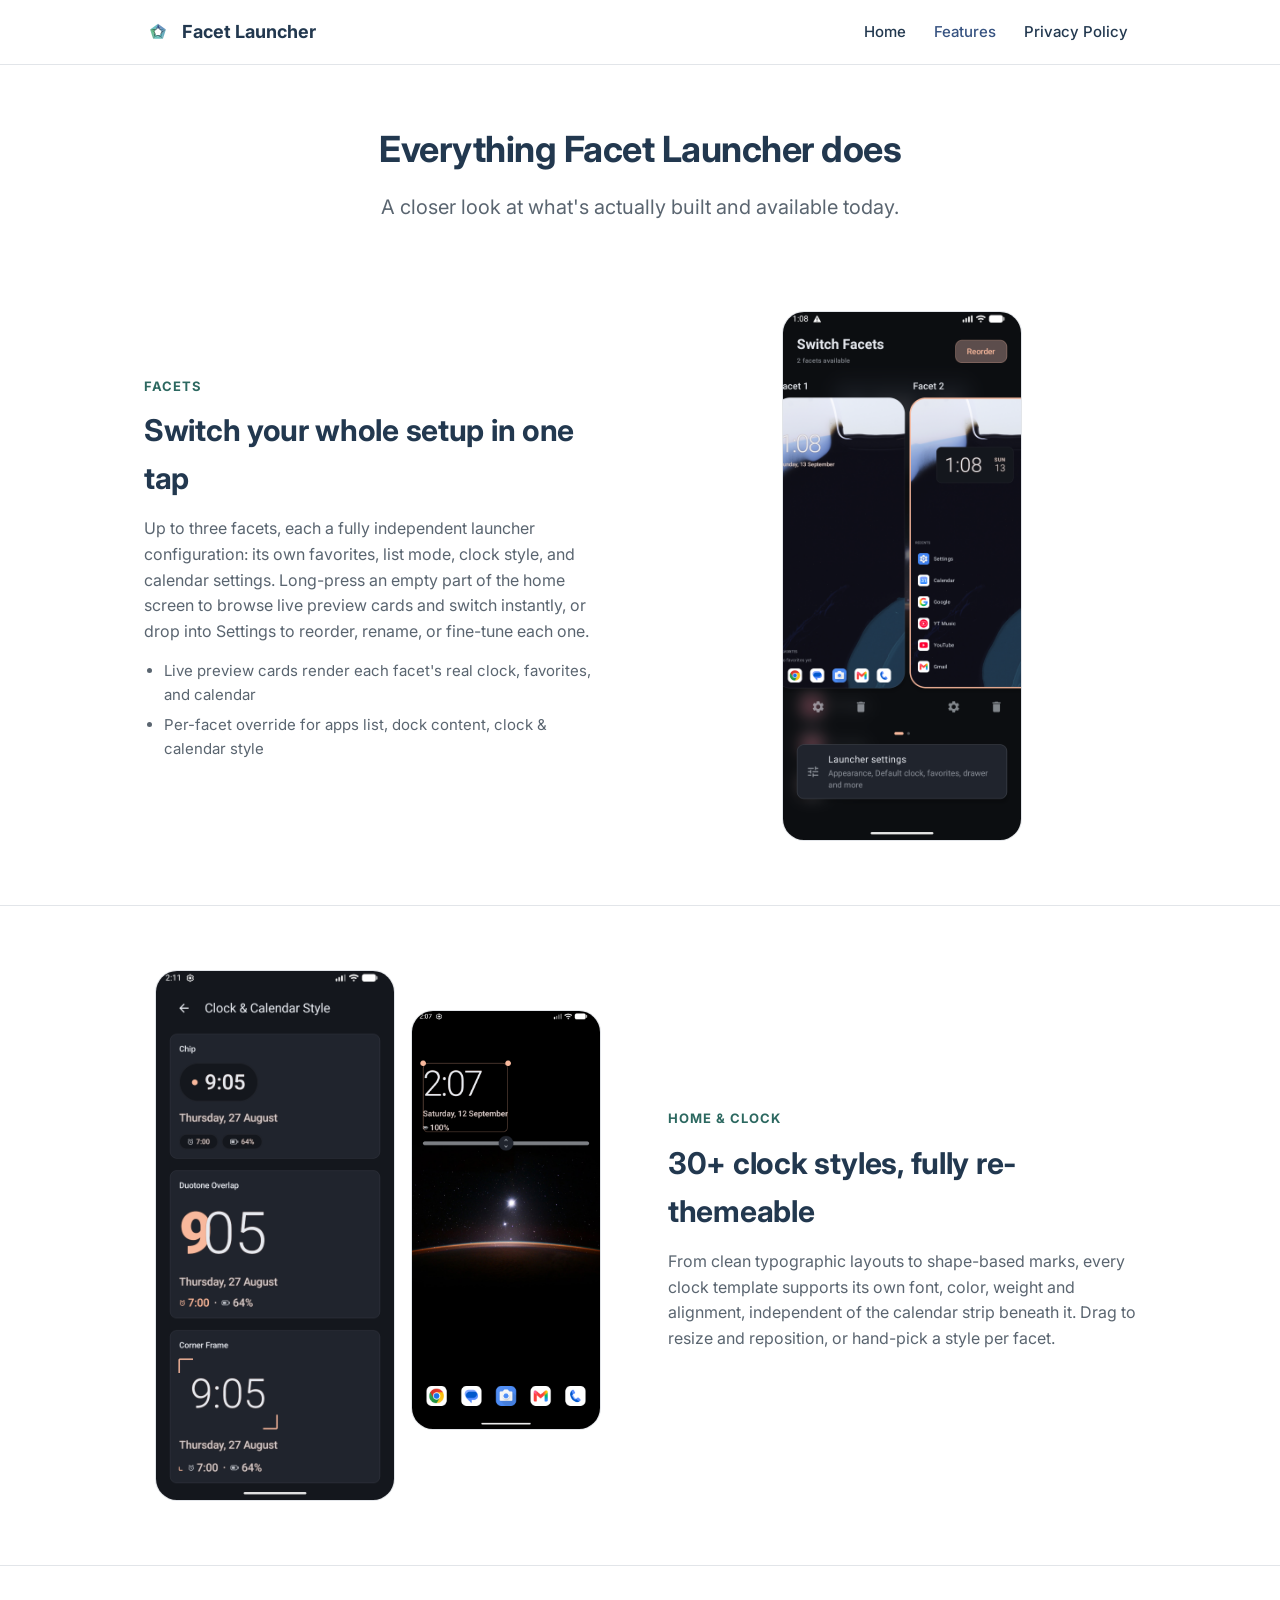
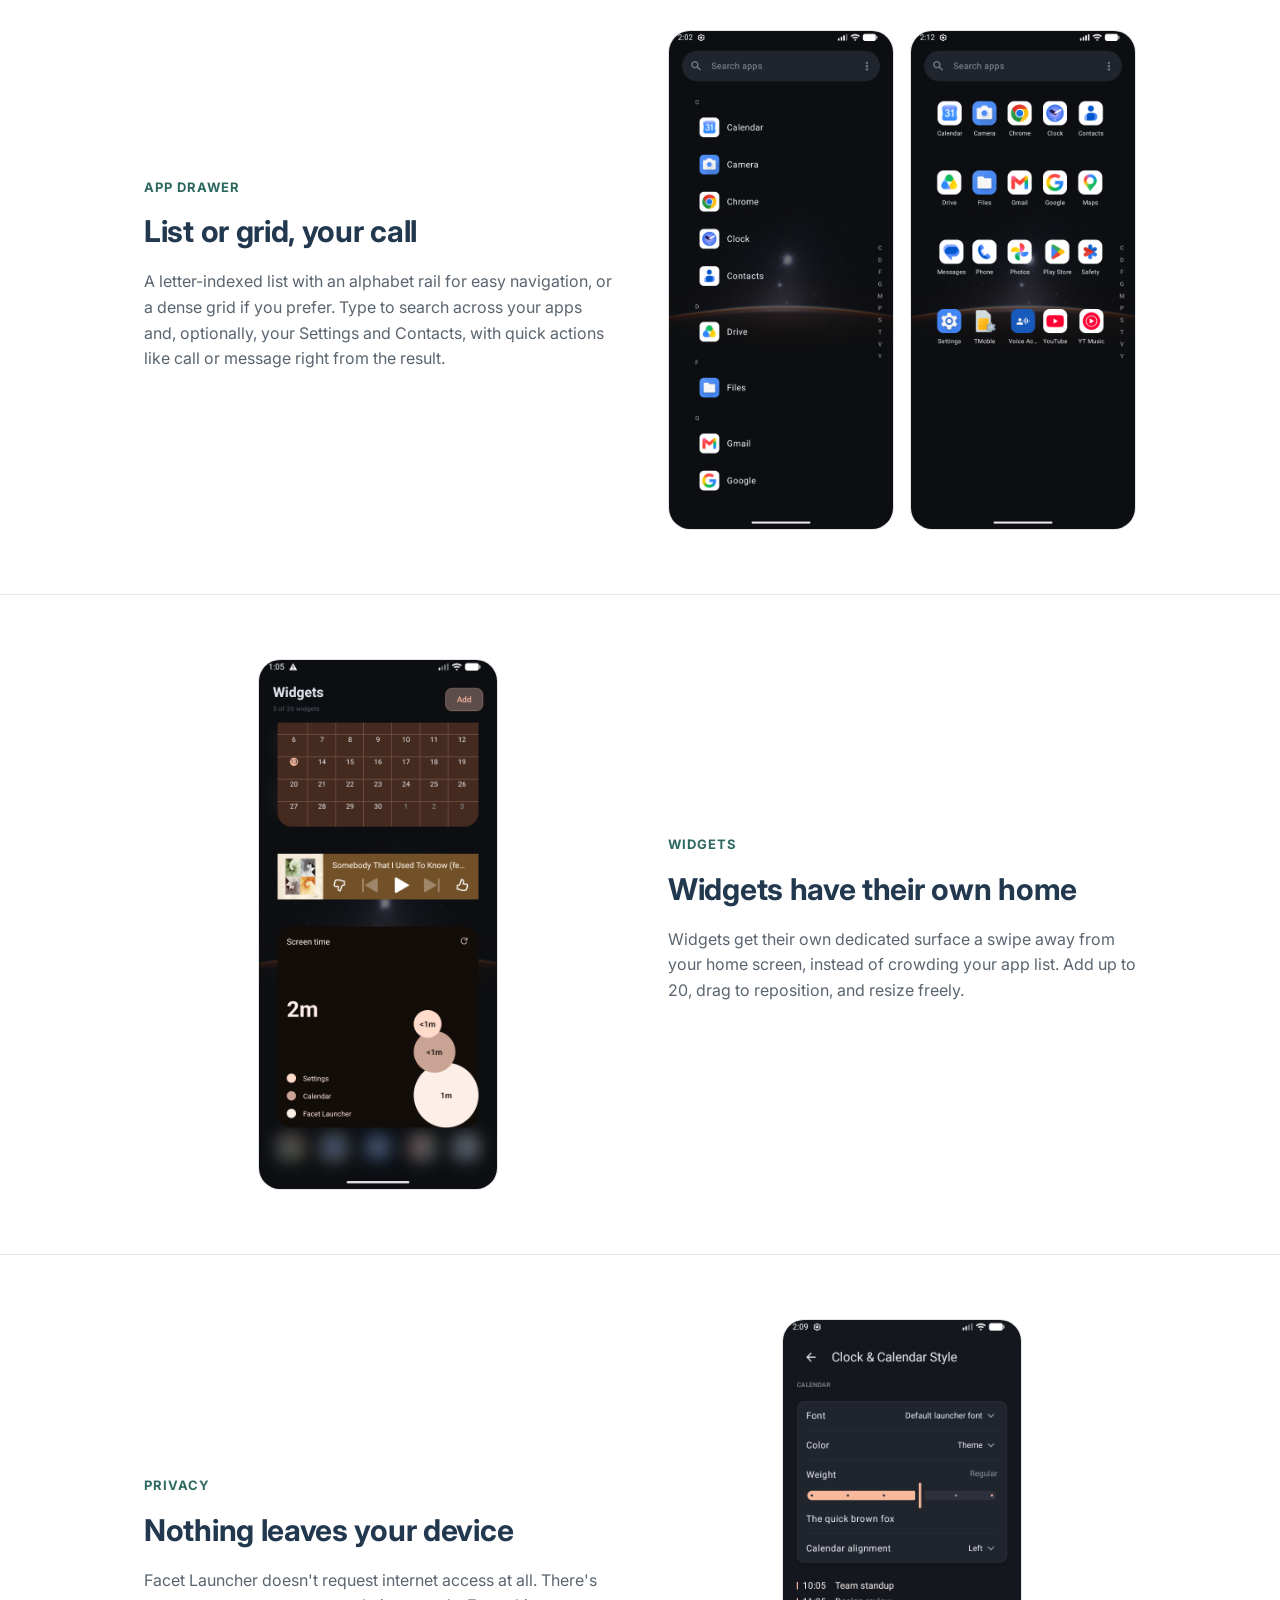
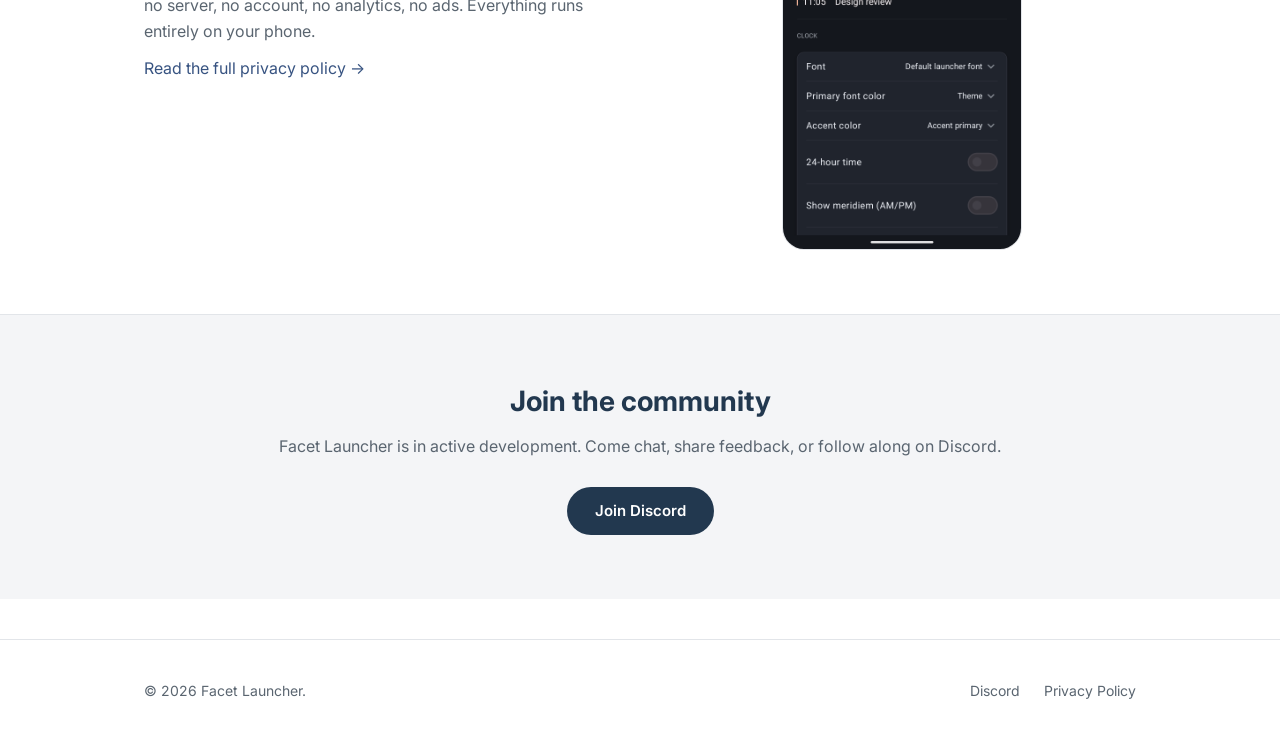
==== features.html @ f4598c76 "Replace em dashes with plain punctuation across site copy Co-Authored-By: Claude Sonnet 5 <noreply@a" ====
<!DOCTYPE html>
<html lang="en">
<head>
<meta charset="UTF-8">
<meta name="viewport" content="width=device-width, initial-scale=1.0">
<title>Features — Facet Launcher</title>
<meta name="description" content="Facets, 30+ clock styles, a smart app drawer, and a dedicated widgets screen.">
<link rel="preconnect" href="https://fonts.gstatic.com" crossorigin>
<link rel="stylesheet" href="https://fonts.googleapis.com/css2?family=Inter:wght@400;500;600;700&display=swap">
<link rel="stylesheet" href="assets/styles.css">
</head>
<body>
<header class="site-nav">
  <div class="wrap">
    <a class="brand" href="index.html"><svg width="28" height="28" viewBox="0 0 108 108" xmlns="http://www.w3.org/2000/svg"><path d="M54.0,22.0L84.43,44.11L63.26,41.25Z" fill="#6994BF"/><path d="M84.43,44.11L67.31,49.67L63.26,41.25Z" fill="#4482A7"/><path d="M54.0,40.0L54.0,22.0L63.26,41.25Z" fill="#375381"/><path d="M67.31,49.67L54.0,40.0L63.26,41.25Z" fill="#2C4259"/><path d="M84.43,44.11L72.81,79.89L68.98,58.87Z" fill="#69ADBF"/><path d="M72.81,79.89L62.23,65.33L68.98,58.87Z" fill="#449BA7"/><path d="M67.31,49.67L84.43,44.11L68.98,58.87Z" fill="#376A81"/><path d="M62.23,65.33L67.31,49.67L68.98,58.87Z" fill="#2C4F59"/><path d="M72.81,79.89L35.19,79.89L54.0,69.76Z" fill="#69BFBB"/><path d="M35.19,79.89L45.77,65.33L54.0,69.76Z" fill="#44A799"/><path d="M62.23,65.33L72.81,79.89L54.0,69.76Z" fill="#377D81"/><path d="M45.77,65.33L62.23,65.33L54.0,69.76Z" fill="#2C5957"/><path d="M35.19,79.89L23.57,44.11L39.02,58.87Z" fill="#69BF9B"/><path d="M23.57,44.11L40.69,49.67L39.02,58.87Z" fill="#44A76B"/><path d="M45.77,65.33L35.19,79.89L39.02,58.87Z" fill="#378170"/><path d="M40.69,49.67L45.77,65.33L39.02,58.87Z" fill="#2C5946"/><path d="M23.57,44.11L54.0,22.0L44.74,41.25Z" fill="#69BFBF"/><path d="M54.0,22.0L54.0,40.0L44.74,41.25Z" fill="#4475A7"/><path d="M40.69,49.67L23.57,44.11L44.74,41.25Z" fill="#37815C"/><path d="M54.0,40.0L40.69,49.67L44.74,41.25Z" fill="#2C5959"/></svg><span class="brand-text">Facet Launcher</span></a>
    <nav class="links">
      <a href="index.html"><span class="full-label">Home</span><span class="short-label">Home</span></a>
      <a href="features.html" class="active"><span class="full-label">Features</span><span class="short-label">Features</span></a>
      <a href="privacy-policy.html"><span class="full-label">Privacy Policy</span><span class="short-label">Privacy</span></a>
    </nav>
  </div>
</header>
<section class="hero" style="padding:56px 24px 24px">
  <div class="wrap">
    <h1 style="font-size:36px">Everything Facet Launcher does</h1>
    <p class="tagline" style="margin-bottom:0">A closer look at what's actually built and available today.</p>
  </div>
</section>

<section class="feature-section" id="facets" style="border-top:none">
  <div class="wrap inner">
    <div class="feature-text">
      <span class="eyebrow">Facets</span>
      <h2>Switch your whole setup in one tap</h2>
      <p>Up to three facets, each a fully independent launcher configuration: its own favorites, list mode, clock style, and calendar settings. Long-press an empty part of the home screen to browse live preview cards and switch instantly, or drop into Settings to reorder, rename, or fine-tune each one.</p>
      <ul>
        <li>Live preview cards render each facet's real clock, favorites, and calendar</li>
        <li>Per-facet override for apps list, dock content, clock &amp; calendar style</li>
      </ul>
    </div>
    <div class="shots single">
      <div class="shot-frame"><img src="assets/screenshots/facets.png" alt="Two facet preview cards side by side in the facet switcher"></div>
    </div>
  </div>
</section>

<section class="feature-section reverse" id="clock">
  <div class="wrap inner">
    <div class="feature-text">
      <span class="eyebrow">Home &amp; clock</span>
      <h2>30+ clock styles, fully re-themeable</h2>
      <p>From clean typographic layouts to shape-based marks, every clock template supports its own font, color, weight and alignment,  independent of the calendar strip beneath it. Drag to resize and reposition, or hand-pick a style per facet.</p>
    </div>
    <div class="shots">
      <div class="shot-frame"><img src="assets/screenshots/clock-gallery-2.png" alt="Clock style gallery showing Chip, Duotone Overlap, and Corner Frame templates"></div>
      <div class="shot-frame small"><img src="assets/screenshots/clock-resize.png" alt="Dragging to resize and reposition the clock on the home screen"></div>
    </div>
  </div>
</section>

<section class="feature-section" id="drawer">
  <div class="wrap inner">
    <div class="feature-text">
      <span class="eyebrow">App drawer</span>
      <h2>List or grid, your call</h2>
      <p>A letter-indexed list with an alphabet rail for easy navigation, or a dense grid if you prefer. Type to search across your apps and, optionally, your Settings and Contacts, with quick actions like call or message right from the result.</p>
    </div>
    <div class="shots">
      <div class="shot-frame"><img src="assets/screenshots/drawer-list.png" alt="App drawer in list view with the alphabet rail"></div>
      <div class="shot-frame"><img src="assets/screenshots/drawer-grid.png" alt="App drawer in grid view"></div>
    </div>
  </div>
</section>

<section class="feature-section reverse" id="widgets">
  <div class="wrap inner">
    <div class="feature-text">
      <span class="eyebrow">Widgets</span>
      <h2>Widgets have their own home</h2>
      <p>Widgets get their own dedicated surface a swipe away from your home screen, instead of crowding your app list. Add up to 20, drag to reposition, and resize freely.</p>
    </div>
    <div class="shots single">
      <div class="shot-frame"><img src="assets/screenshots/widgets.png" alt="The Widgets screen showing a calendar and music player widget"></div>
    </div>
  </div>
</section>

<section class="feature-section" id="privacy">
  <div class="wrap inner">
    <div class="feature-text">
      <span class="eyebrow">Privacy</span>
      <h2>Nothing leaves your device</h2>
      <p>Facet Launcher doesn't request internet access at all. There's no server, no account, no analytics, no ads. Everything runs entirely on your phone.</p>
      <p><a href="privacy-policy.html">Read the full privacy policy &rarr;</a></p>
    </div>
    <div class="shots single">
      <div class="shot-frame"><img src="assets/screenshots/clock-style-settings.png" alt="Clock and calendar style settings screen"></div>
    </div>
  </div>
</section><section class="closing-cta">
  <div class="wrap">
    <h2>Join the community</h2>
    <p>Facet Launcher is in active development. Come chat, share feedback, or follow along on Discord.</p>
    <div class="cta-row">
      <a class="btn btn-primary" href="https://discord.gg/BRjwWZ23E">Join Discord</a>
    </div>
  </div>
</section>
<footer class="site-footer">
  <div class="wrap">
    <span>&copy; 2026 Facet Launcher.</span>
    <div>
      <a href="https://discord.gg/BRjwWZ23E">Discord</a>
      <a href="privacy-policy.html">Privacy Policy</a>
    </div>
  </div>
</footer>
</body>
</html>
---- assets/styles.css ----
:root {
  --navy: #22384F;
  --muted: #5A6570; /* darkened from an earlier #6E7882 - that measured 4.49:1 on white, just under WCAG AA's 4.5:1; this measures ~5.9:1 */
  --bg: #FFFFFF;
  --bg-soft: #F4F5F7;
  --border: #E2E5E9;
  --blue: #375381;
  --teal: #2C6860;
  --green: #2C7D52;
  --radius: 16px;
}

* { box-sizing: border-box; }

body {
  margin: 0;
  font-family: 'Inter', -apple-system, BlinkMacSystemFont, "Segoe UI", Roboto, Helvetica, Arial, sans-serif;
  color: var(--navy);
  background: var(--bg);
  line-height: 1.6;
}

a { color: var(--blue); text-decoration: none; }
a:hover { text-decoration: underline; }

@media (prefers-reduced-motion: no-preference) {
  .btn, nav.links a { transition: background 200ms ease, color 200ms ease; }
}

.wrap {
  max-width: 1040px;
  margin: 0 auto;
  padding: 0 24px;
}

/* Nav */
header.site-nav {
  border-bottom: 1px solid var(--border);
  position: sticky;
  top: 0;
  background: rgba(255,255,255,0.92);
  backdrop-filter: blur(8px);
  z-index: 10;
}
.site-nav .wrap {
  display: flex;
  align-items: center;
  justify-content: space-between;
  height: 64px;
}
.brand {
  display: flex;
  align-items: center;
  gap: 10px;
  font-weight: 700;
  font-size: 18px;
  color: var(--navy);
}
.brand svg { width: 28px; height: 28px; }
nav.links { display: flex; gap: 12px; }
nav.links a {
  color: var(--navy); font-weight: 500; font-size: 15px;
  padding: 10px 8px; border-radius: 8px;
}
nav.links a.active { color: var(--blue); }
nav.links a:hover { background: var(--bg-soft); text-decoration: none; }
nav.links .short-label { display: none; }

/* Hero */
.hero {
  text-align: center;
  padding: 72px 24px 48px;
}
.hero .mark { width: 96px; height: 96px; margin-bottom: 24px; }
.hero h1 {
  font-size: 44px;
  font-weight: 700;
  margin: 0 0 12px;
  letter-spacing: -0.5px;
}
.hero p.tagline {
  font-size: 20px;
  color: var(--muted);
  max-width: 560px;
  margin: 0 auto 32px;
}
.cta-row { display: flex; gap: 16px; justify-content: center; flex-wrap: wrap; }
.btn {
  display: inline-block;
  padding: 12px 28px;
  border-radius: 999px;
  font-weight: 600;
  font-size: 15px;
  cursor: pointer;
}
.btn-primary { background: var(--navy); color: white; }
.btn-primary:hover { background: #1a2c3d; text-decoration: none; }
.btn-secondary { background: var(--bg-soft); color: var(--navy); border: 1px solid var(--border); }
.btn-secondary:hover { background: #EBEDF0; text-decoration: none; }

/* Highlight cards */
.highlights {
  display: grid;
  grid-template-columns: repeat(4, 1fr);
  gap: 20px;
  padding: 24px 0 72px;
}
.highlight-card {
  background: var(--bg-soft);
  border-radius: var(--radius);
  padding: 24px 20px;
}
.highlight-card .dot {
  width: 36px; height: 36px;
  border-radius: 10px;
  margin-bottom: 16px;
  display: flex; align-items: center; justify-content: center;
  color: white; font-weight: 700; font-size: 16px;
}
.highlight-card h3 { font-size: 17px; margin: 0 0 8px; }
.highlight-card p { font-size: 14px; color: var(--muted); margin: 0; }

/* Feature sections */
.feature-section {
  padding: 64px 0;
  border-top: 1px solid var(--border);
}
.feature-section .inner {
  display: flex;
  gap: 56px;
  align-items: center;
}
.feature-section.reverse .inner { flex-direction: row-reverse; }
.feature-text { flex: 1; }
.feature-text .eyebrow {
  font-size: 13px; font-weight: 700; letter-spacing: 1px; text-transform: uppercase;
  color: var(--teal); margin-bottom: 10px; display: block;
}
.feature-text h2 { font-size: 30px; margin: 0 0 14px; letter-spacing: -0.3px; }
.feature-text p { font-size: 16px; color: var(--muted); margin: 0 0 12px; }
.feature-text ul { padding-left: 20px; color: var(--muted); font-size: 15px; }
.feature-text li { margin-bottom: 6px; }

.shots { flex: 1; display: flex; gap: 16px; justify-content: center; align-items: flex-start; }
.shots.single { justify-content: center; }
.shot-frame {
  border-radius: 22px;
  overflow: hidden;
  border: 1px solid var(--border);
  max-width: 240px;
}
.shot-frame img { display: block; width: 100%; height: auto; }
.shot-frame.small { max-width: 190px; margin-top: 40px; }

/* Privacy summary callout, reused on privacy page */
.summary {
  background: var(--bg-soft);
  border-radius: 12px;
  padding: 20px 24px;
  margin: 24px 0;
}

/* Standalone "see more" prompt, e.g. after Home's single feature preview */
.see-more {
  text-align: center;
  padding: 0 24px 64px;
}

/* Closing CTA */
.closing-cta {
  text-align: center;
  padding: 64px 24px;
  background: var(--bg-soft);
  border-top: 1px solid var(--border);
}
.closing-cta h2 { font-size: 28px; margin: 0 0 10px; }
.closing-cta p { color: var(--muted); margin: 0 0 28px; }

/* Footer */
footer.site-footer {
  border-top: 1px solid var(--border);
  padding: 40px 0;
  margin-top: 40px;
}
footer.site-footer .wrap {
  display: flex;
  justify-content: space-between;
  align-items: center;
  flex-wrap: wrap;
  gap: 16px;
  font-size: 14px;
  color: var(--muted);
}
footer.site-footer a { color: var(--muted); margin-left: 20px; }
footer.site-footer a:first-child { margin-left: 0; }

/* Policy page typography */
.policy h1 { font-size: 30px; margin-bottom: 4px; }
.policy .updated { color: var(--muted); font-size: 14px; margin-bottom: 28px; }
.policy h2 { font-size: 20px; margin-top: 34px; }
.policy code { background: var(--bg-soft); padding: 2px 6px; border-radius: 4px; font-size: 14px; }
.policy ul { padding-left: 20px; }
.policy li { margin-bottom: 8px; color: var(--navy); }
.policy-main { padding: 48px 0 80px; max-width: 760px; }

@media (max-width: 860px) {
  .highlights { grid-template-columns: repeat(2, 1fr); }
  .feature-section .inner, .feature-section.reverse .inner { flex-direction: column; }
  .shots { flex-wrap: wrap; }
  .hero h1 { font-size: 34px; }
  nav.links { gap: 4px; }
}

@media (max-width: 480px) {
  .brand .brand-text { display: none; }
  nav.links a { font-size: 14px; padding: 8px 6px; }
  nav.links .full-label { display: none; }
  nav.links .short-label { display: inline; }
}
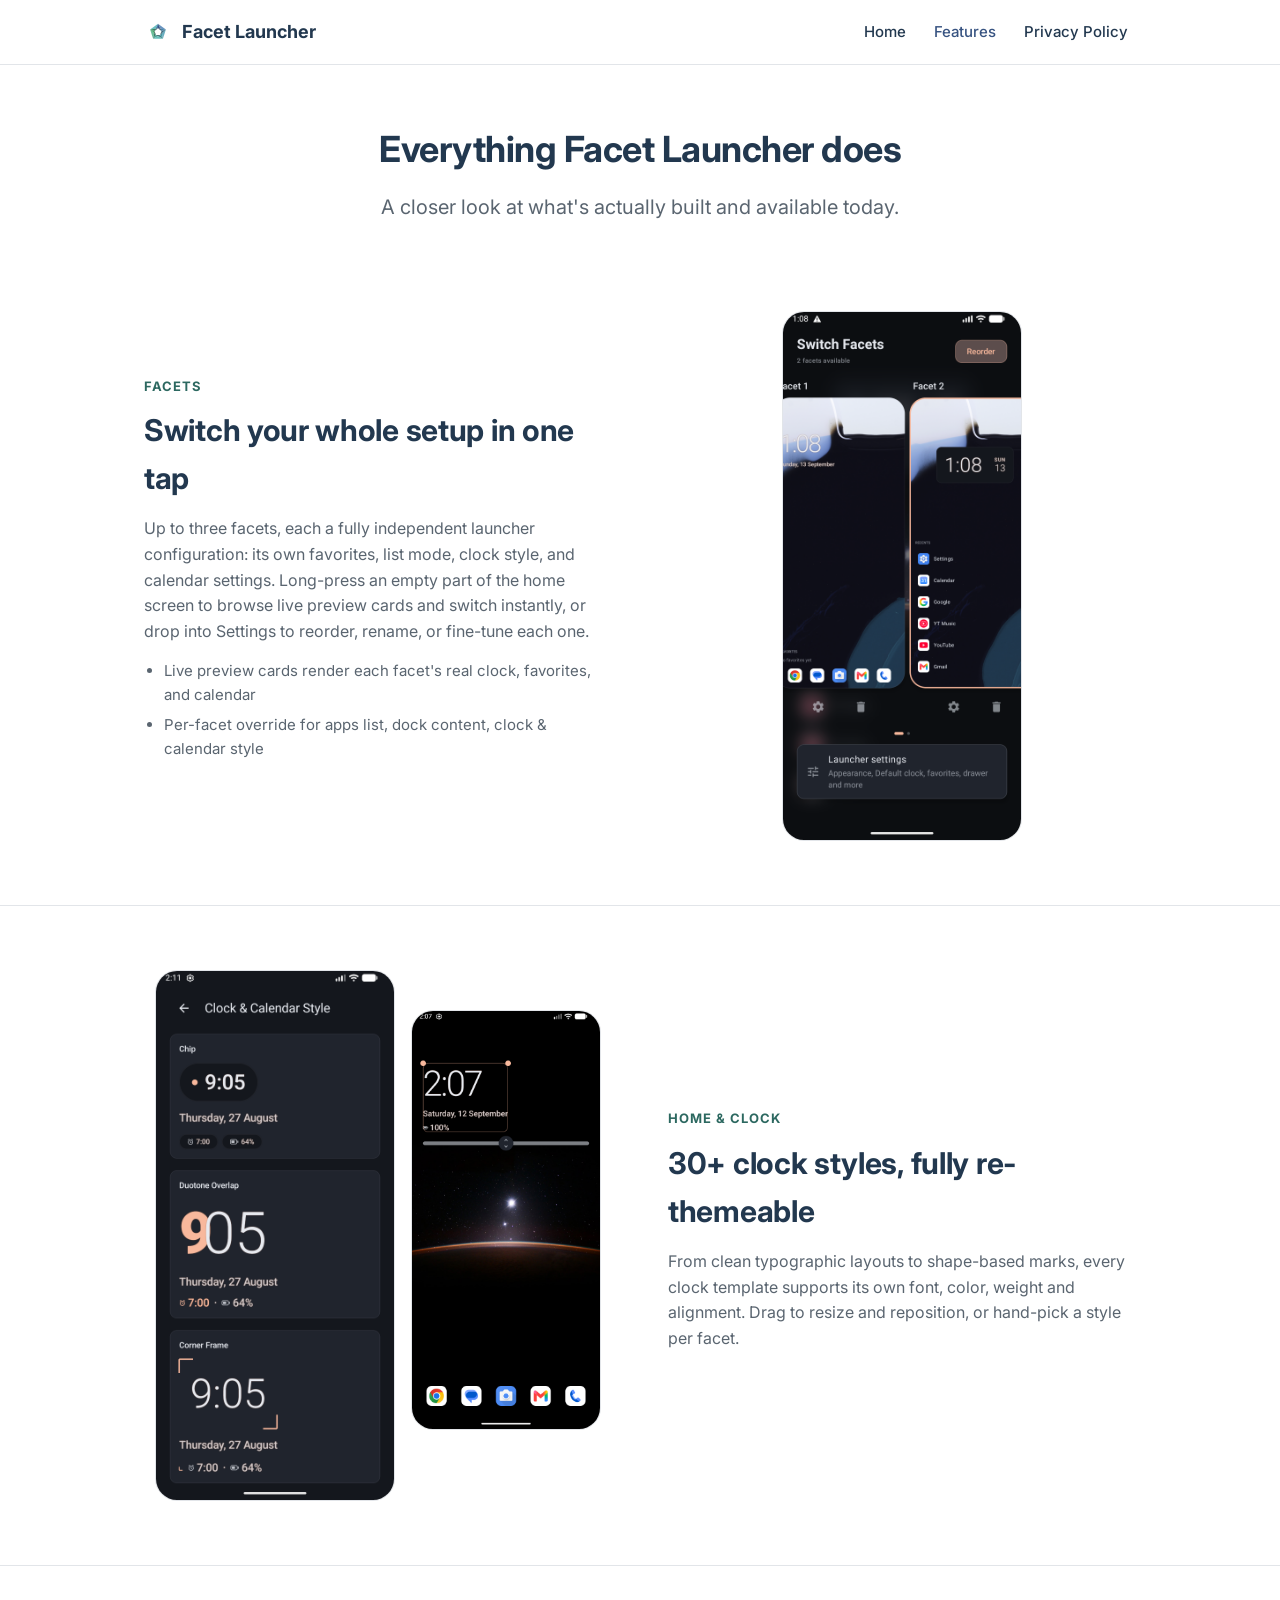
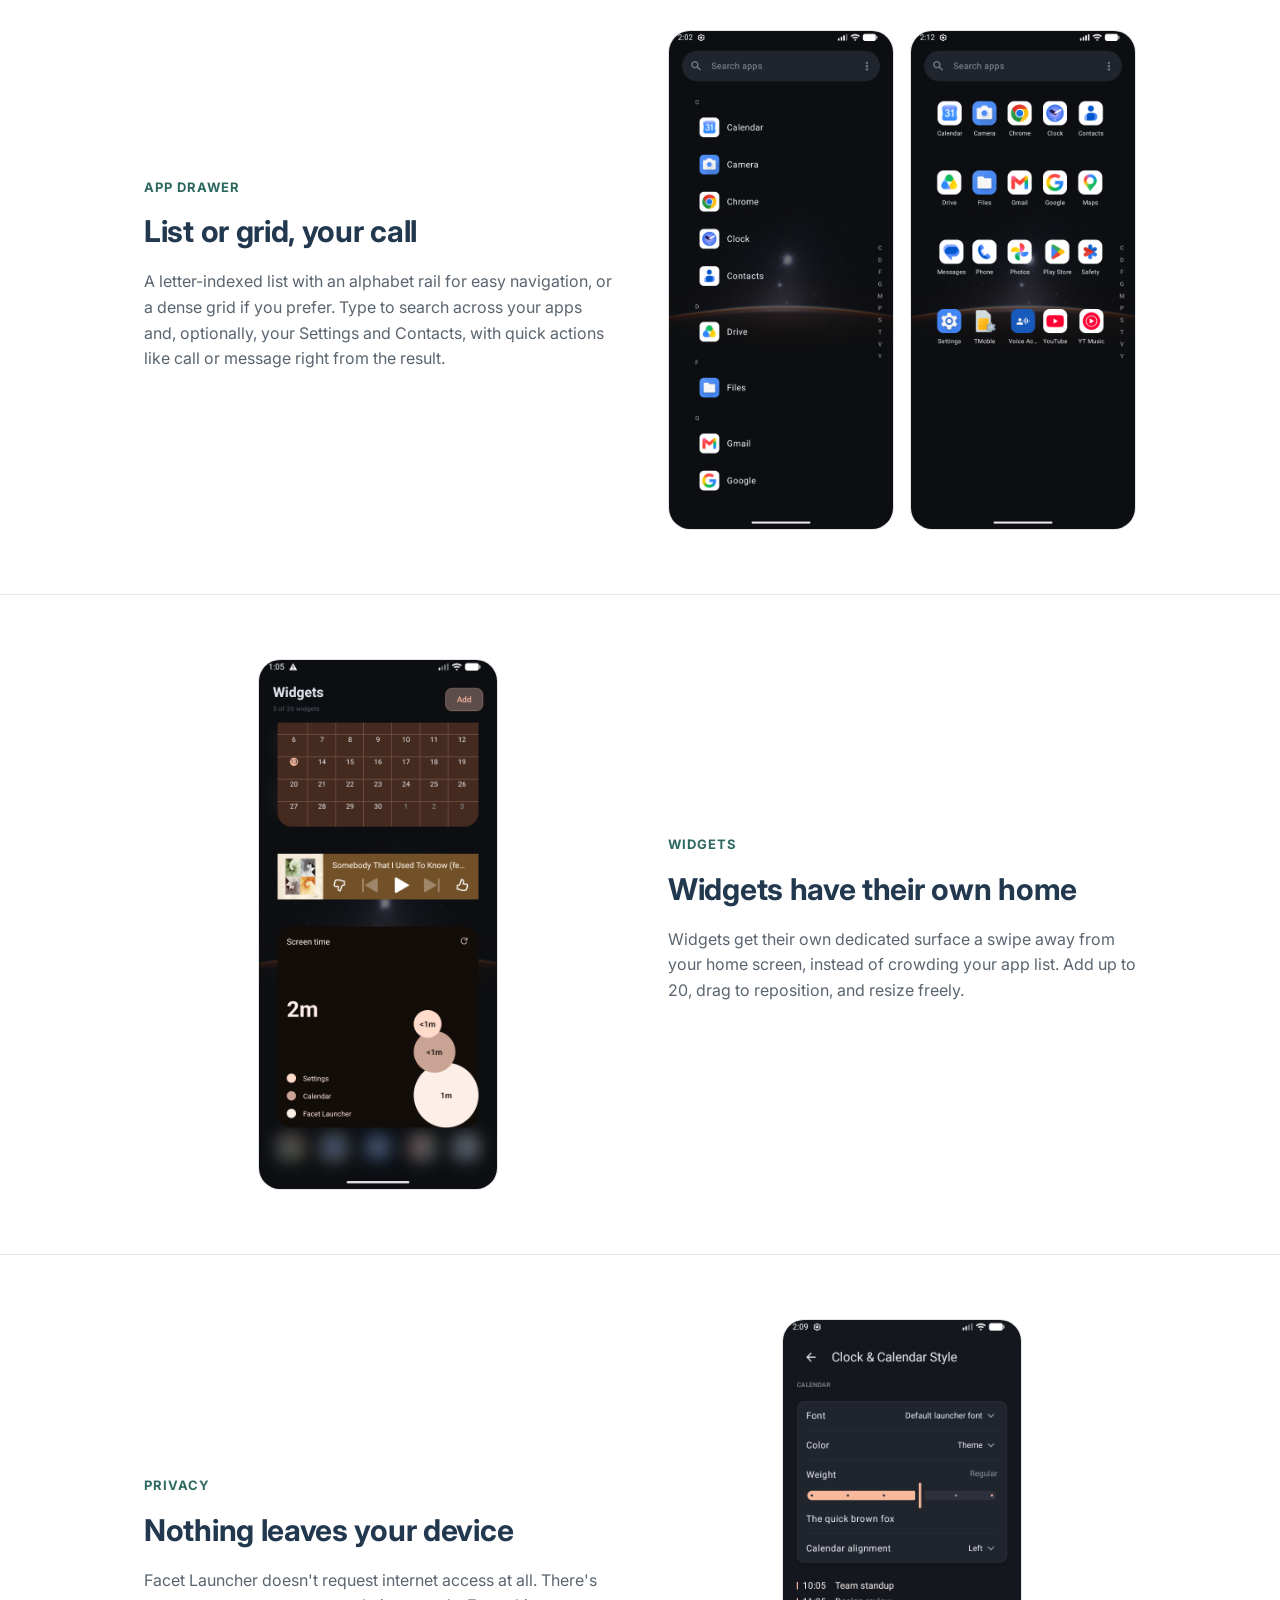
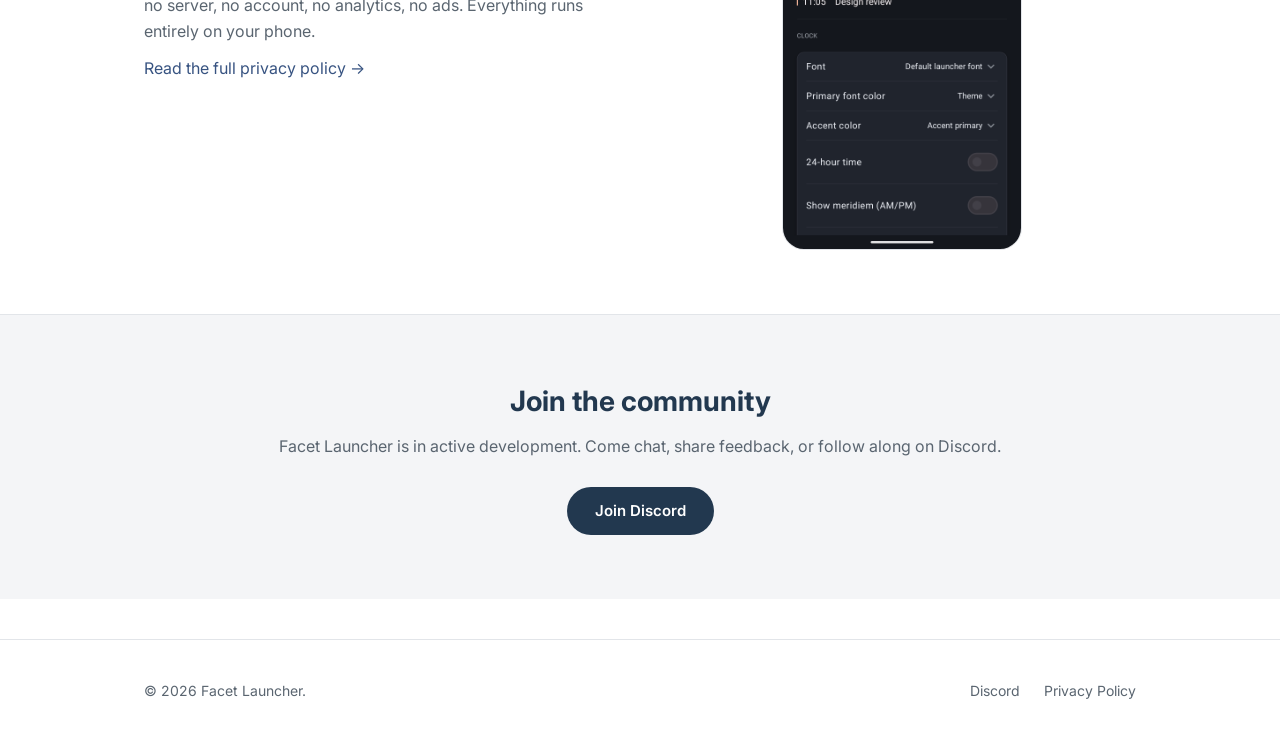
==== commit c2d26789: "Drop the calendar-independence claim from the clock feature copy Alignment is one value shared by th" ====
--- a/features.html
+++ b/features.html
@@ -49,7 +49,7 @@
     <div class="feature-text">
       <span class="eyebrow">Home &amp; clock</span>
       <h2>30+ clock styles, fully re-themeable</h2>
-      <p>From clean typographic layouts to shape-based marks, every clock template supports its own font, color, weight and alignment,  independent of the calendar strip beneath it. Drag to resize and reposition, or hand-pick a style per facet.</p>
+      <p>From clean typographic layouts to shape-based marks, every clock template supports its own font, color, weight and alignment. Drag to resize and reposition, or hand-pick a style per facet.</p>
     </div>
     <div class="shots">
       <div class="shot-frame"><img src="assets/screenshots/clock-gallery-2.png" alt="Clock style gallery showing Chip, Duotone Overlap, and Corner Frame templates"></div>
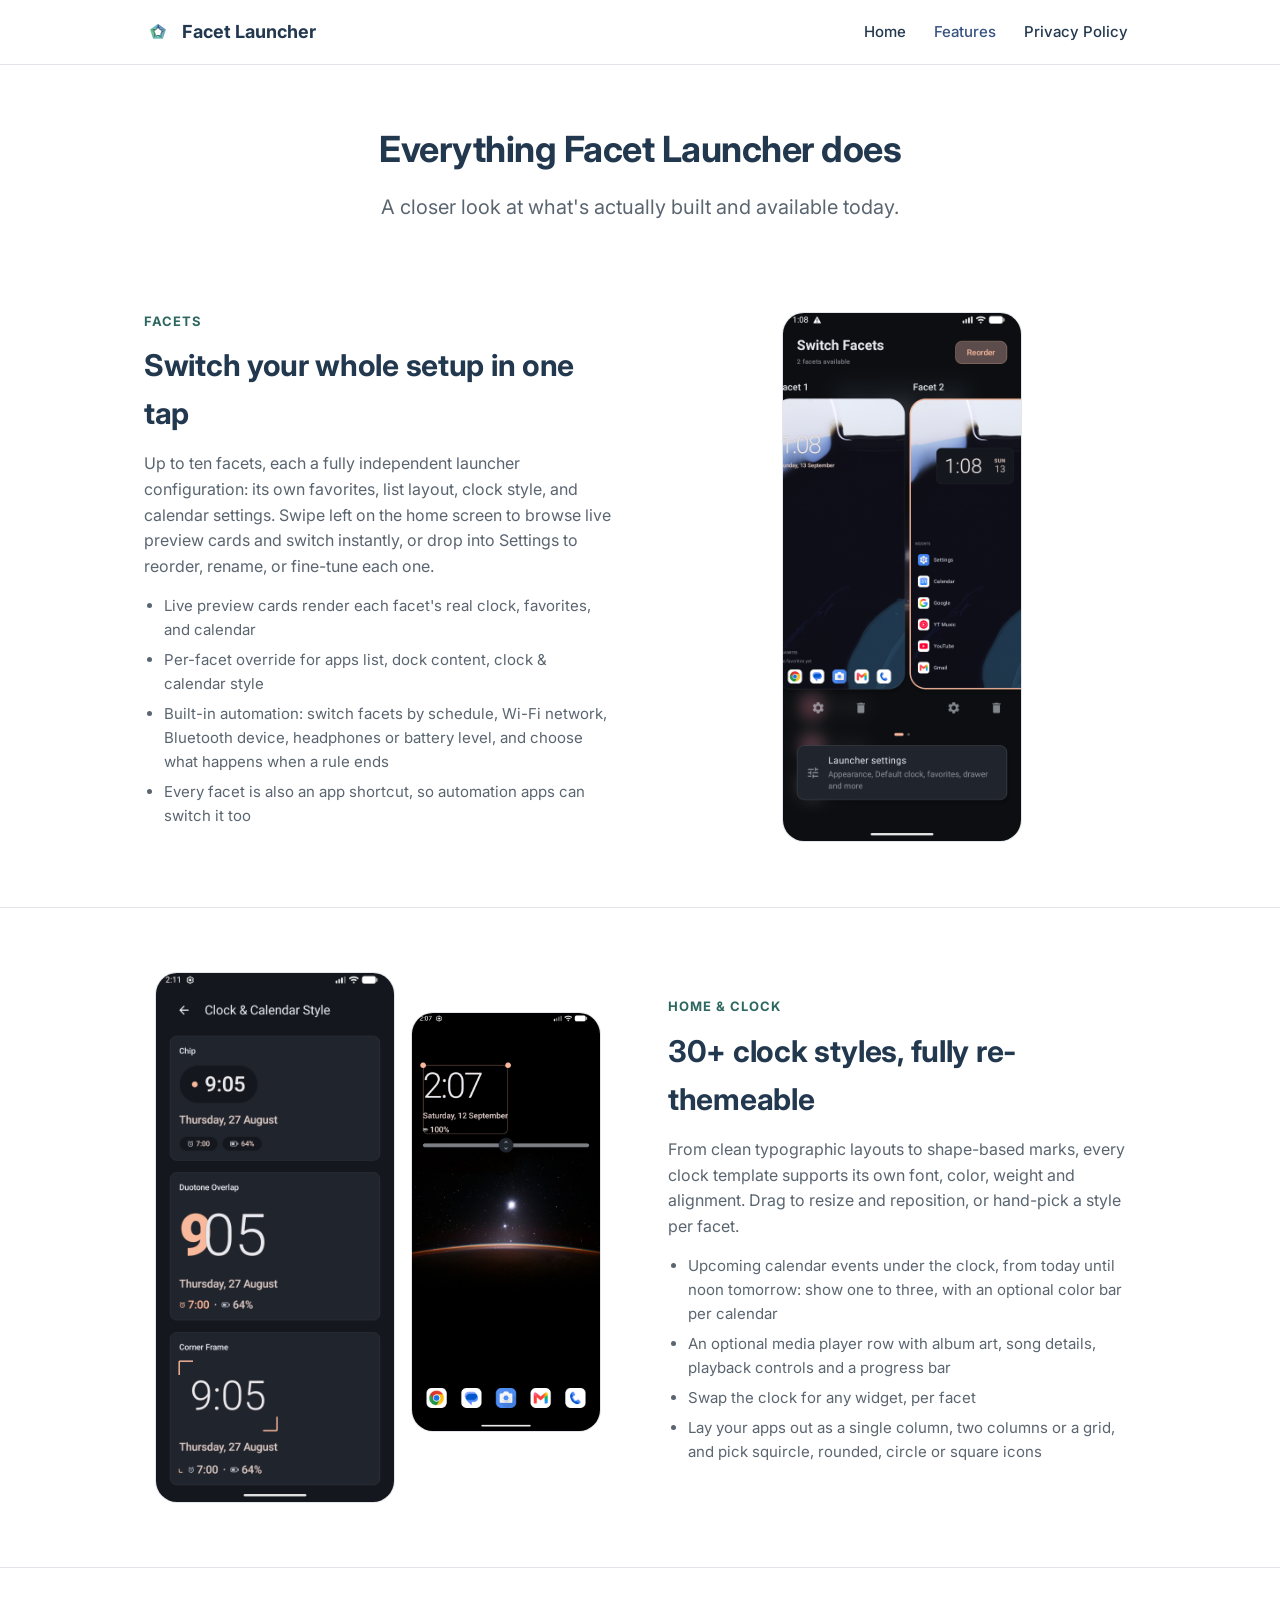
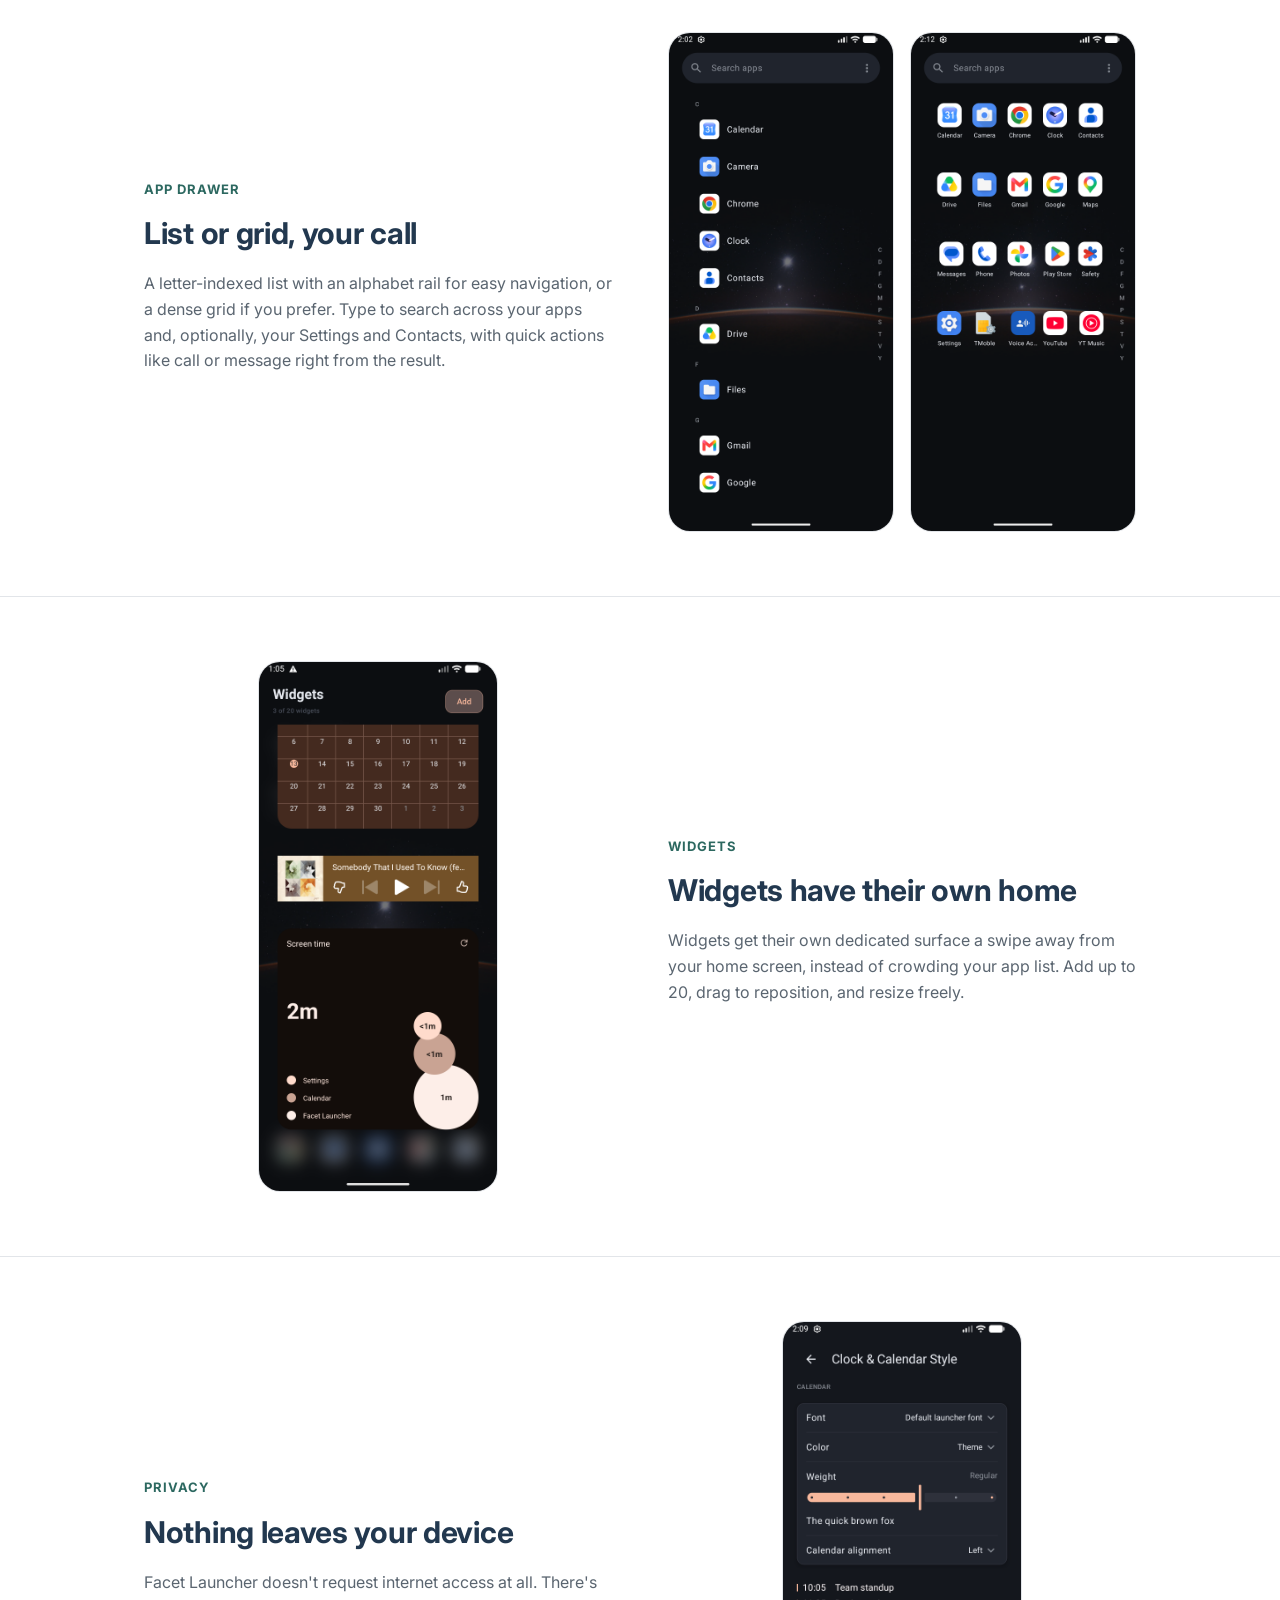
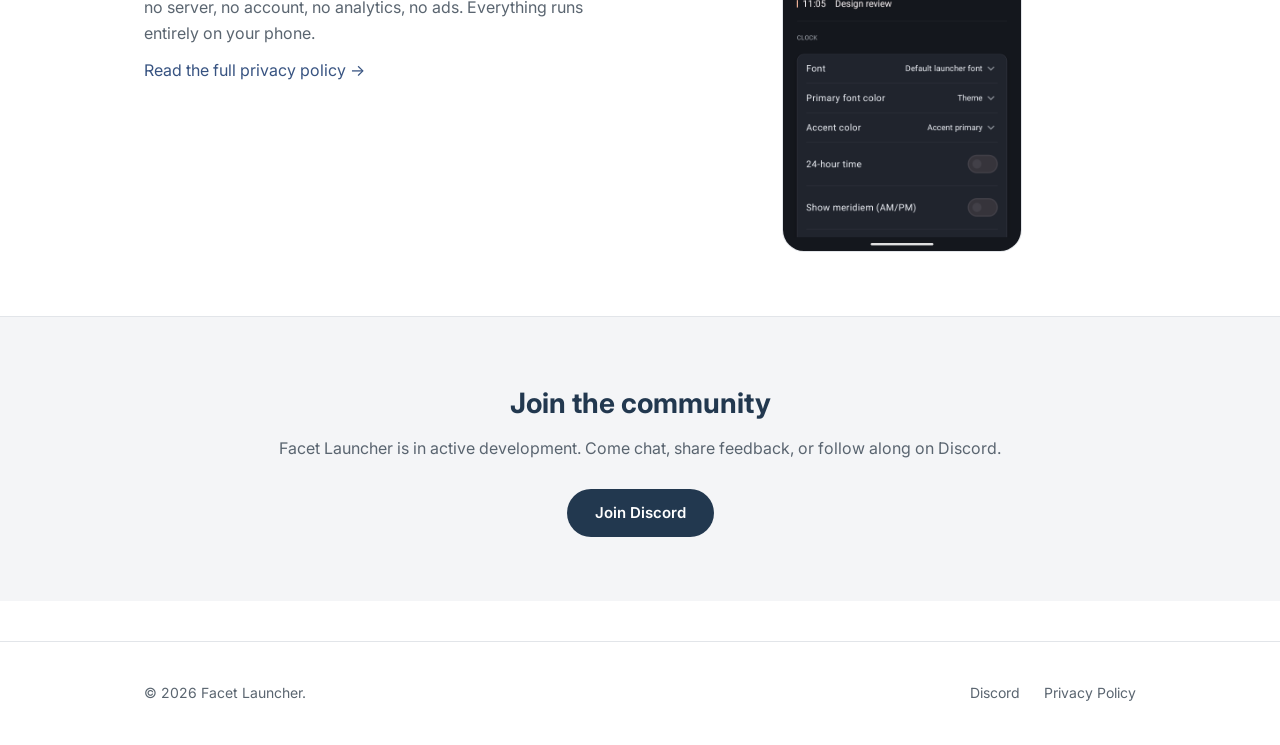
==== commit 12c5242e: "Update the site for ten facets, automation, the media player, and the media notification access Home" ====
--- a/features.html
+++ b/features.html
@@ -32,10 +32,12 @@
     <div class="feature-text">
       <span class="eyebrow">Facets</span>
       <h2>Switch your whole setup in one tap</h2>
-      <p>Up to three facets, each a fully independent launcher configuration: its own favorites, list mode, clock style, and calendar settings. Long-press an empty part of the home screen to browse live preview cards and switch instantly, or drop into Settings to reorder, rename, or fine-tune each one.</p>
+      <p>Up to ten facets, each a fully independent launcher configuration: its own favorites, list layout, clock style, and calendar settings. Swipe left on the home screen to browse live preview cards and switch instantly, or drop into Settings to reorder, rename, or fine-tune each one.</p>
       <ul>
         <li>Live preview cards render each facet's real clock, favorites, and calendar</li>
         <li>Per-facet override for apps list, dock content, clock &amp; calendar style</li>
+        <li>Built-in automation: switch facets by schedule, Wi-Fi network, Bluetooth device, headphones or battery level, and choose what happens when a rule ends</li>
+        <li>Every facet is also an app shortcut, so automation apps can switch it too</li>
       </ul>
     </div>
     <div class="shots single">
@@ -50,6 +52,12 @@
       <span class="eyebrow">Home &amp; clock</span>
       <h2>30+ clock styles, fully re-themeable</h2>
       <p>From clean typographic layouts to shape-based marks, every clock template supports its own font, color, weight and alignment. Drag to resize and reposition, or hand-pick a style per facet.</p>
+      <ul>
+        <li>Upcoming calendar events under the clock, from today until noon tomorrow: show one to three, with an optional color bar per calendar</li>
+        <li>An optional media player row with album art, song details, playback controls and a progress bar</li>
+        <li>Swap the clock for any widget, per facet</li>
+        <li>Lay your apps out as a single column, two columns or a grid, and pick squircle, rounded, circle or square icons</li>
+      </ul>
     </div>
     <div class="shots">
       <div class="shot-frame"><img src="assets/screenshots/clock-gallery-2.png" alt="Clock style gallery showing Chip, Duotone Overlap, and Corner Frame templates"></div>
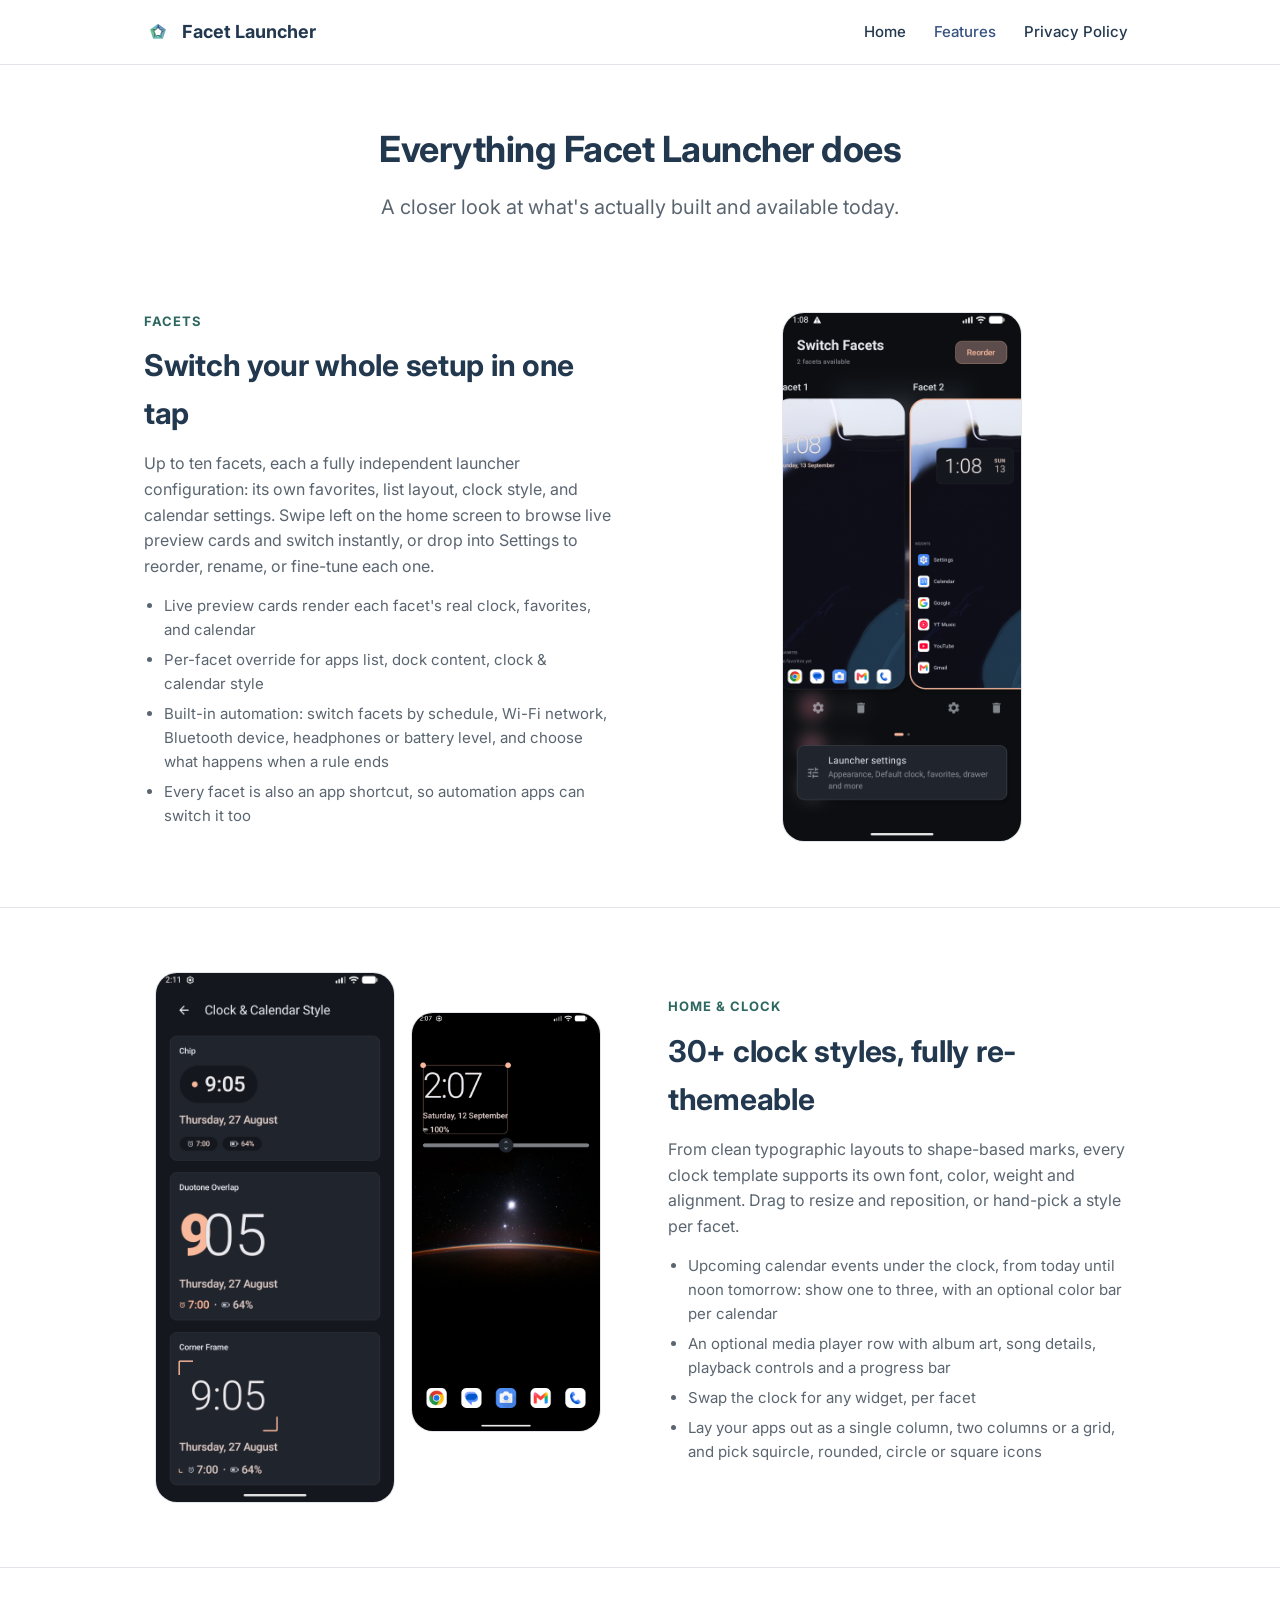
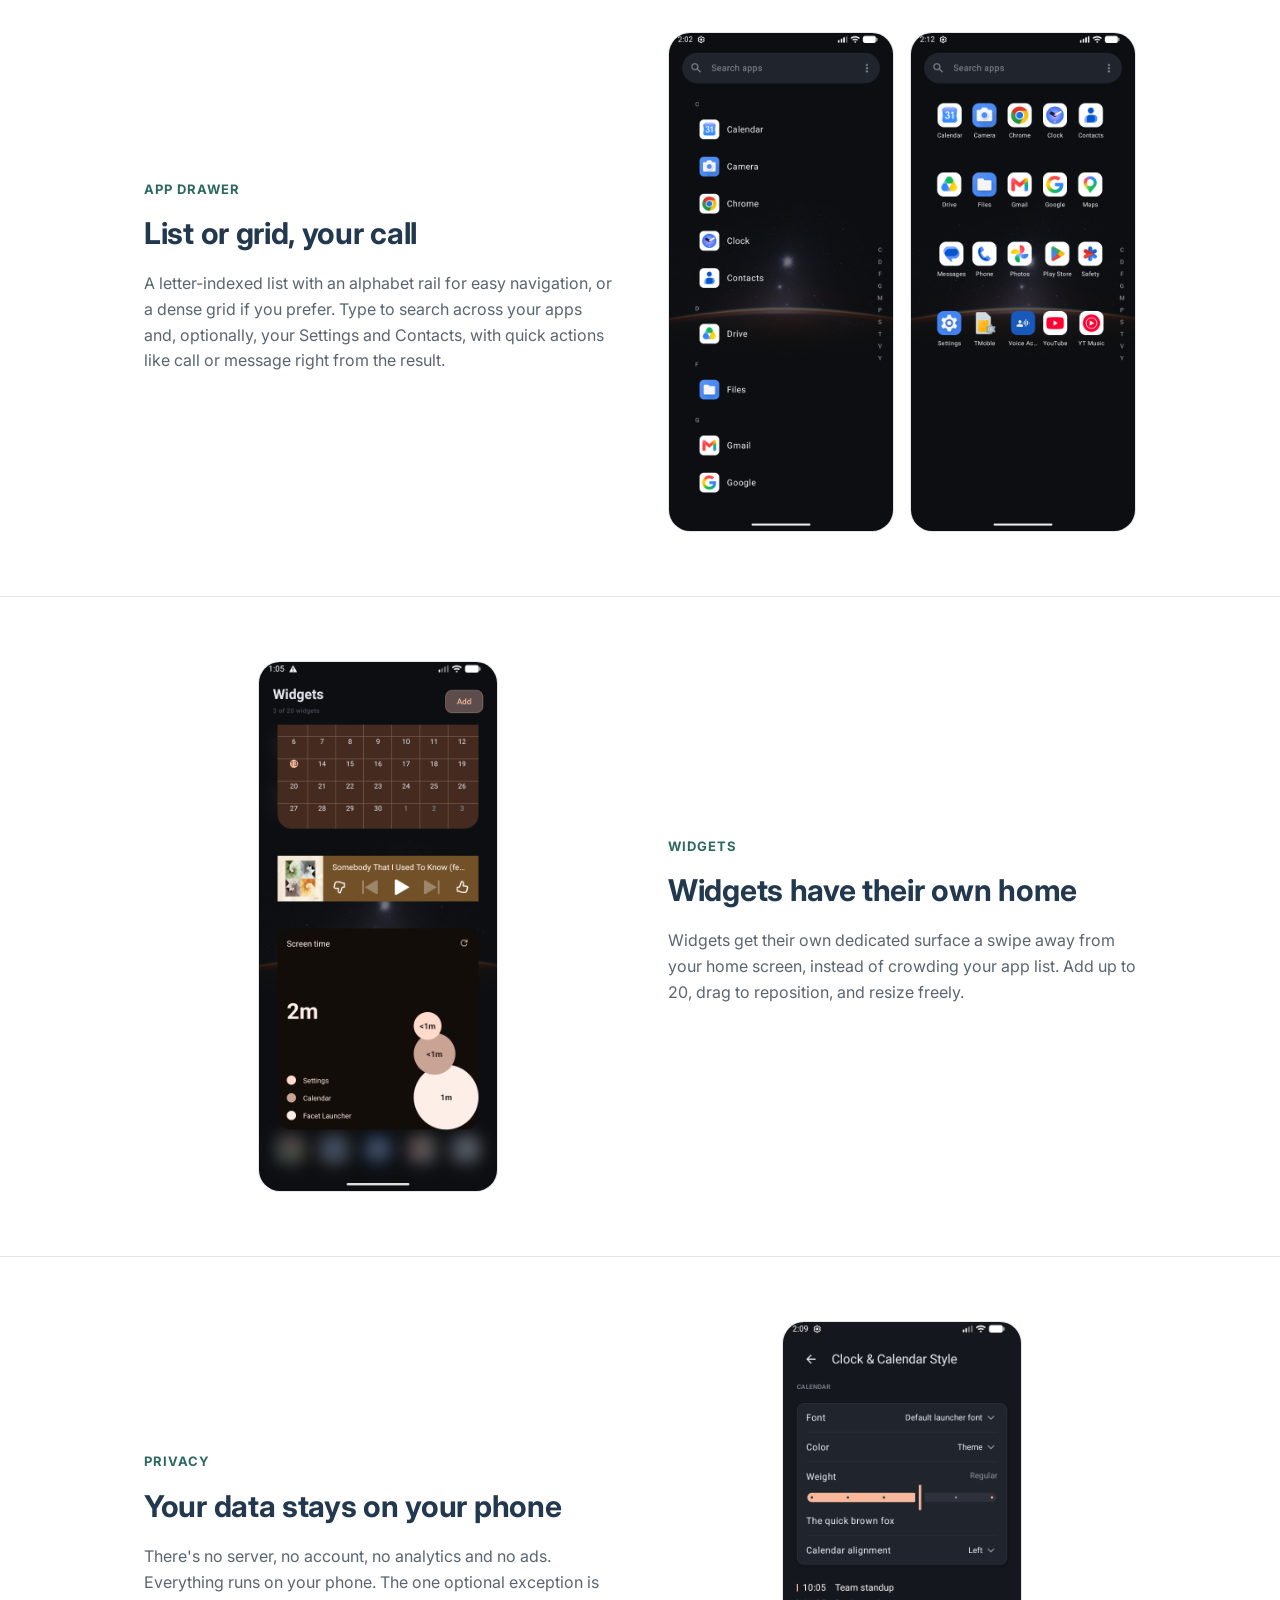
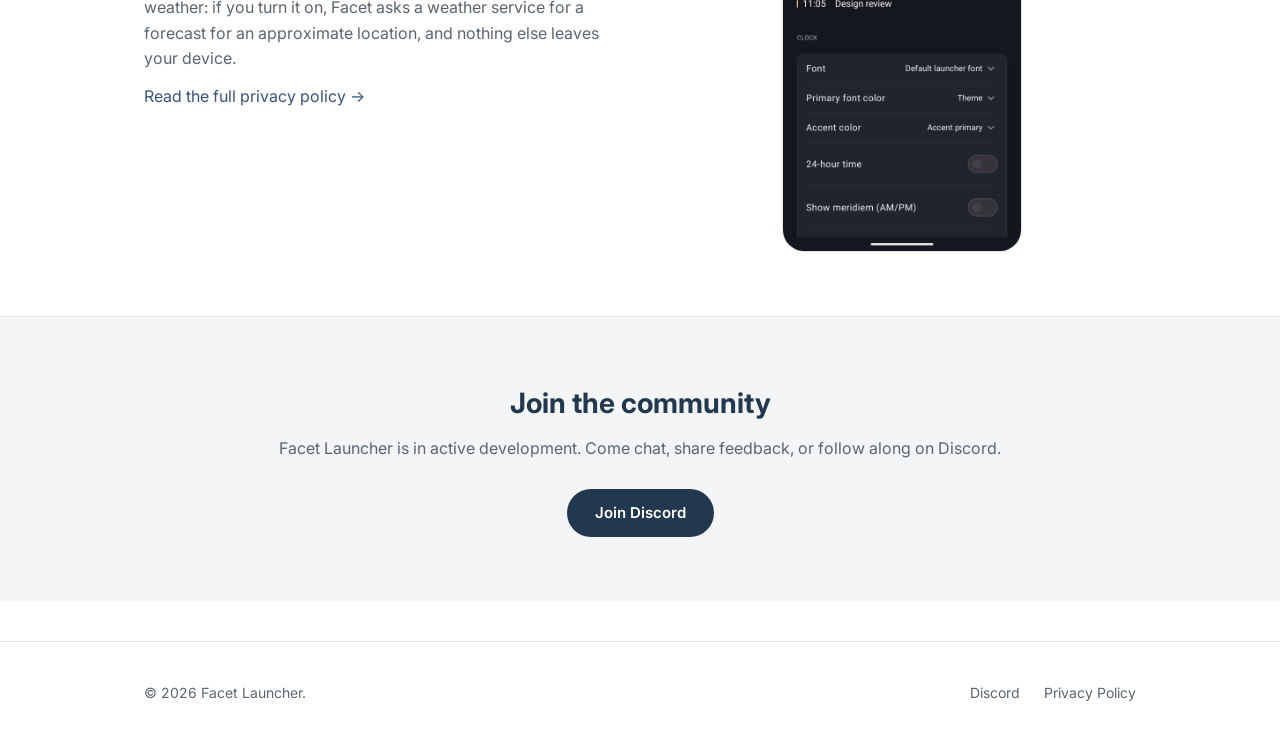
==== commit f0a006e9: "Privacy policy: add the optional weather feature The app now declares INTERNET for weather only. Rep" ====
--- a/features.html
+++ b/features.html
@@ -97,8 +97,8 @@
   <div class="wrap inner">
     <div class="feature-text">
       <span class="eyebrow">Privacy</span>
-      <h2>Nothing leaves your device</h2>
-      <p>Facet Launcher doesn't request internet access at all. There's no server, no account, no analytics, no ads. Everything runs entirely on your phone.</p>
+      <h2>Your data stays on your phone</h2>
+      <p>There's no server, no account, no analytics and no ads. Everything runs on your phone. The one optional exception is weather: if you turn it on, Facet asks a weather service for a forecast for an approximate location, and nothing else leaves your device.</p>
       <p><a href="privacy-policy.html">Read the full privacy policy &rarr;</a></p>
     </div>
     <div class="shots single">
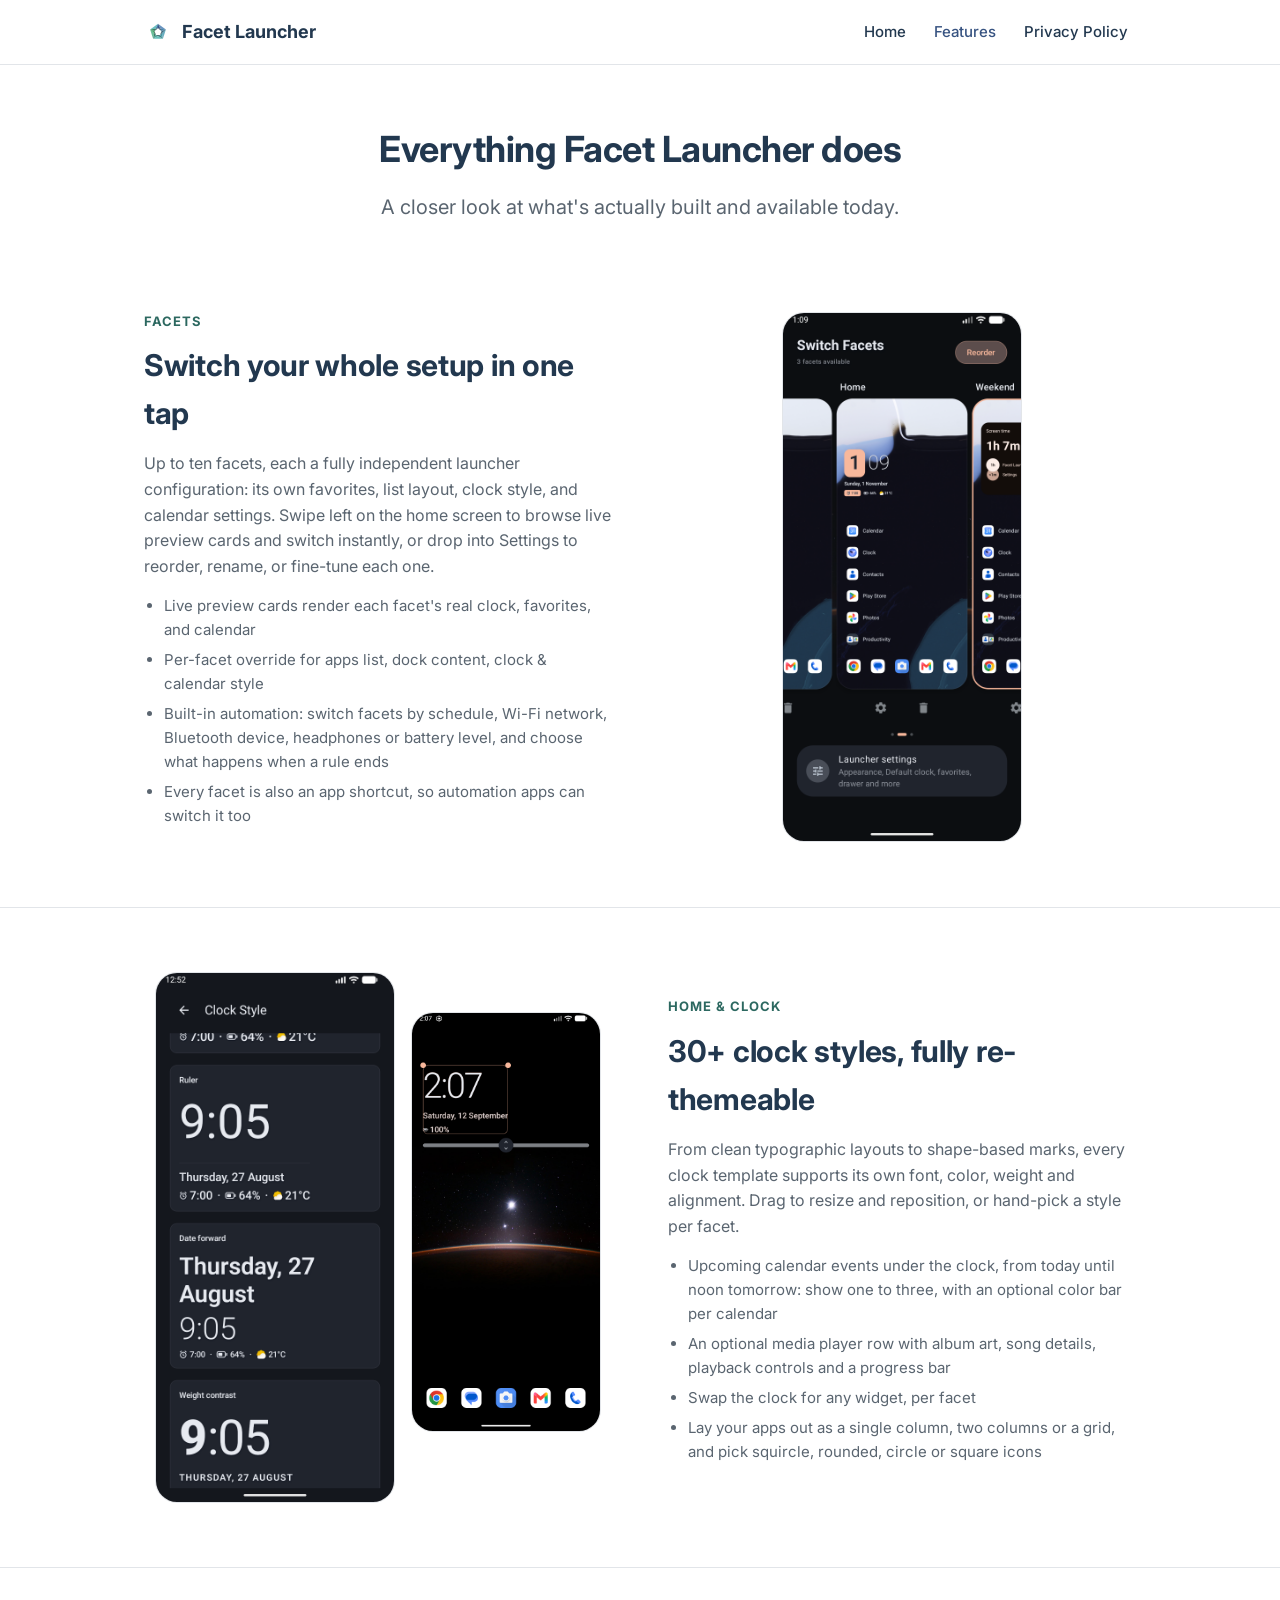
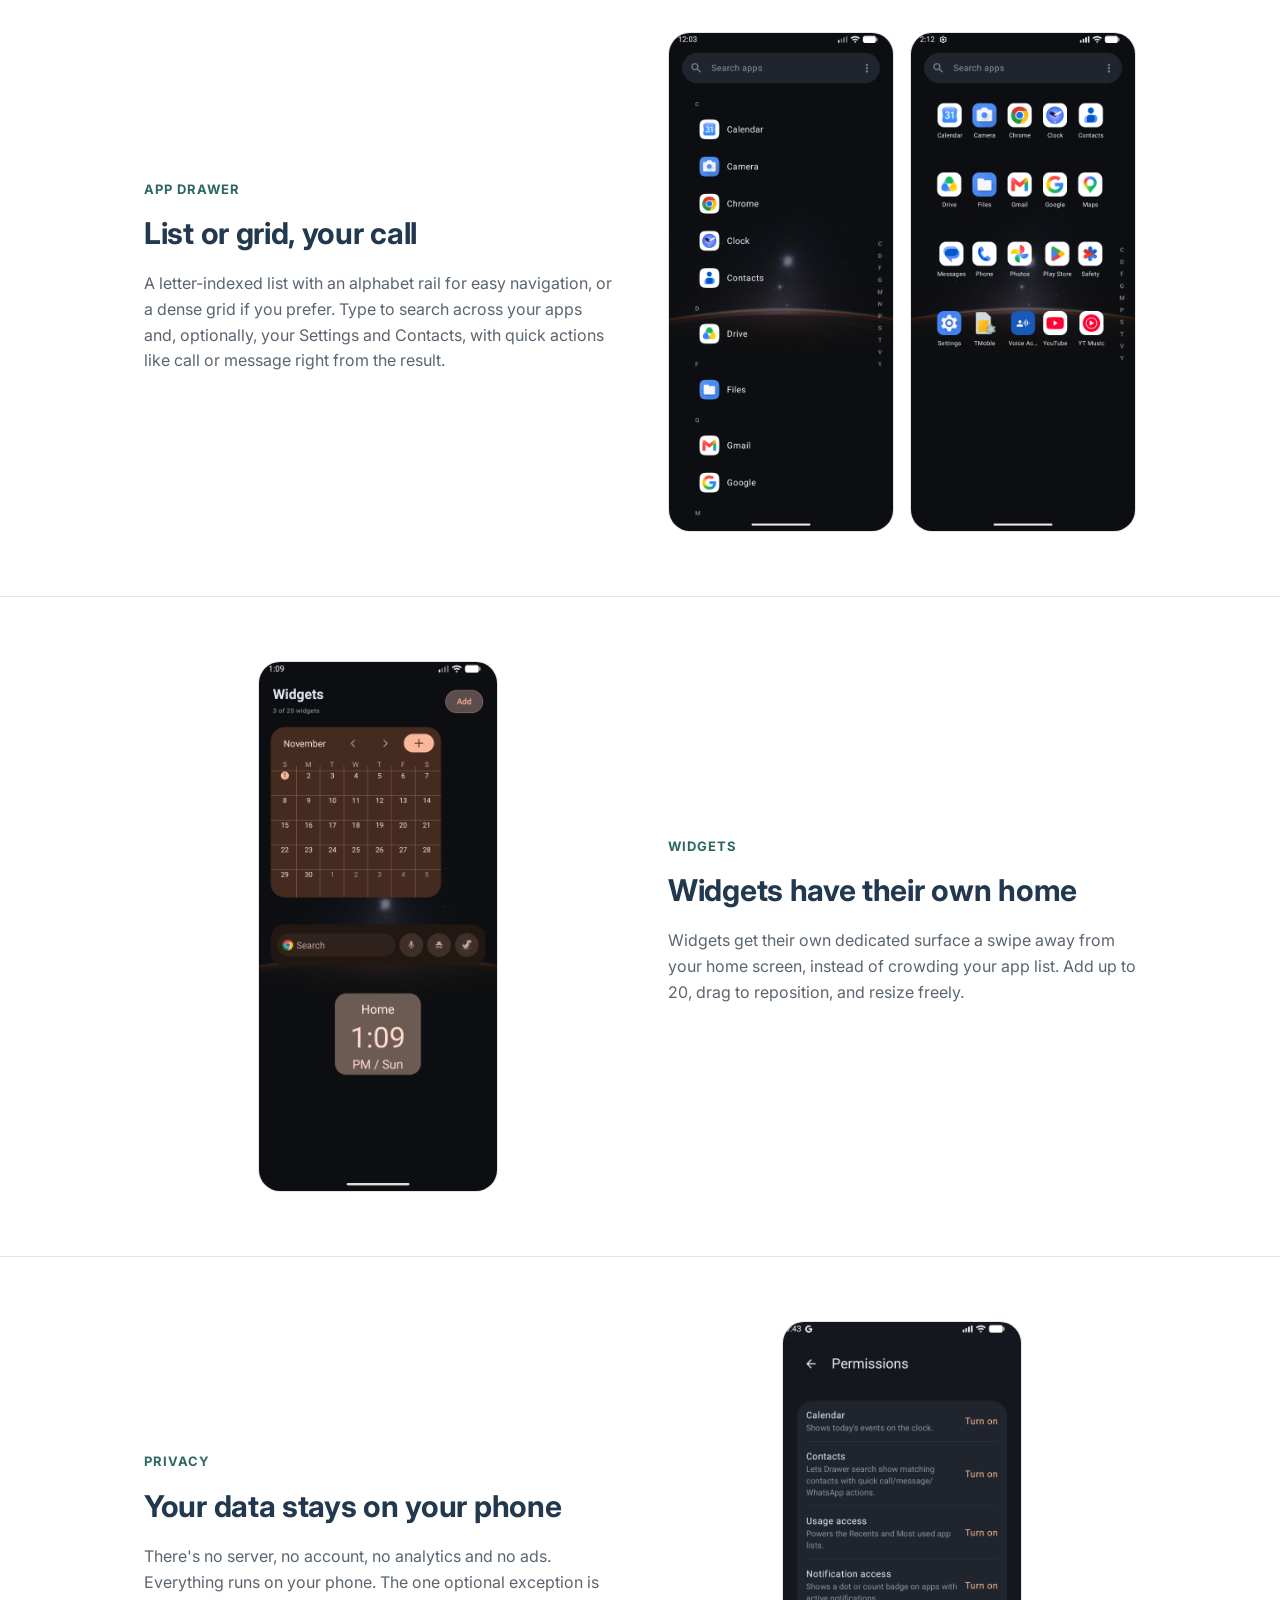
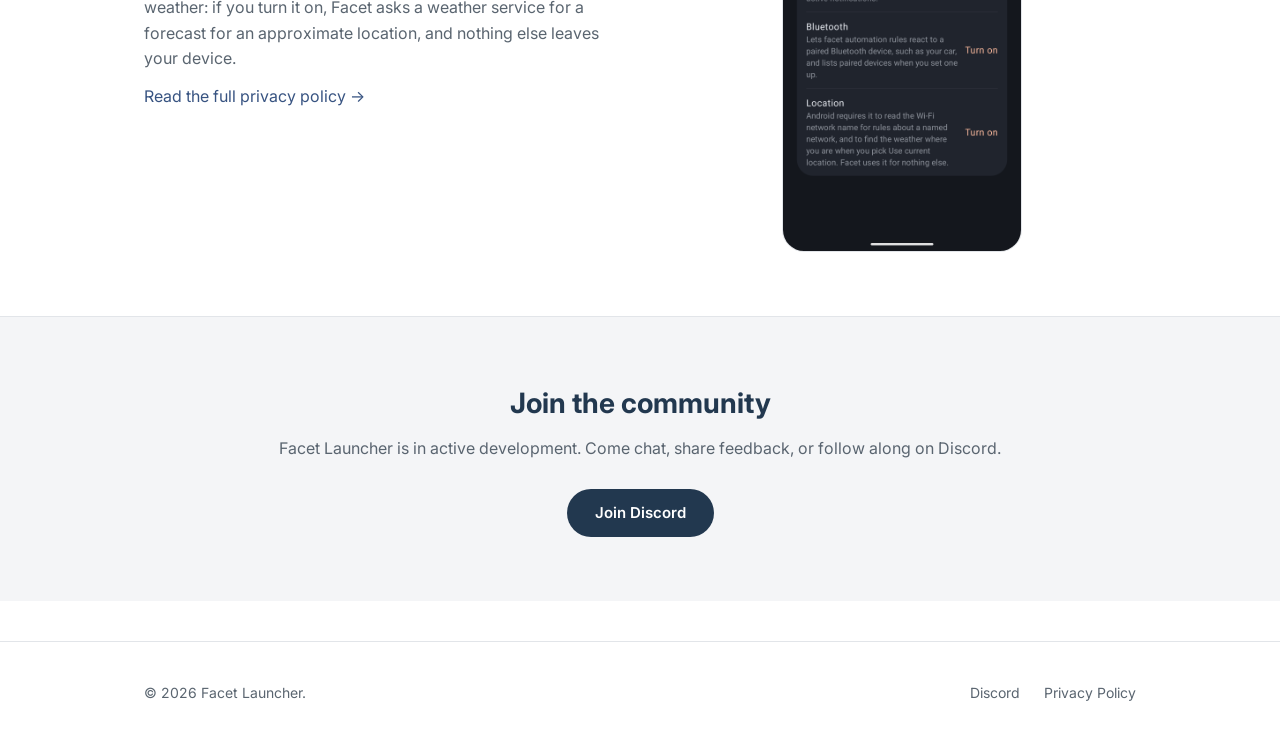
==== commit 047aaa32: "Privacy section: show the Permissions screen instead of clock settings Co-Authored-By: Claude Sonnet" ====
--- a/features.html
+++ b/features.html
@@ -102,7 +102,7 @@
       <p><a href="privacy-policy.html">Read the full privacy policy &rarr;</a></p>
     </div>
     <div class="shots single">
-      <div class="shot-frame"><img src="assets/screenshots/clock-style-settings.png" alt="Clock and calendar style settings screen"></div>
+      <div class="shot-frame"><img src="assets/screenshots/permissions.png" alt="Permissions screen listing what each optional permission is used for"></div>
     </div>
   </div>
 </section><section class="closing-cta">
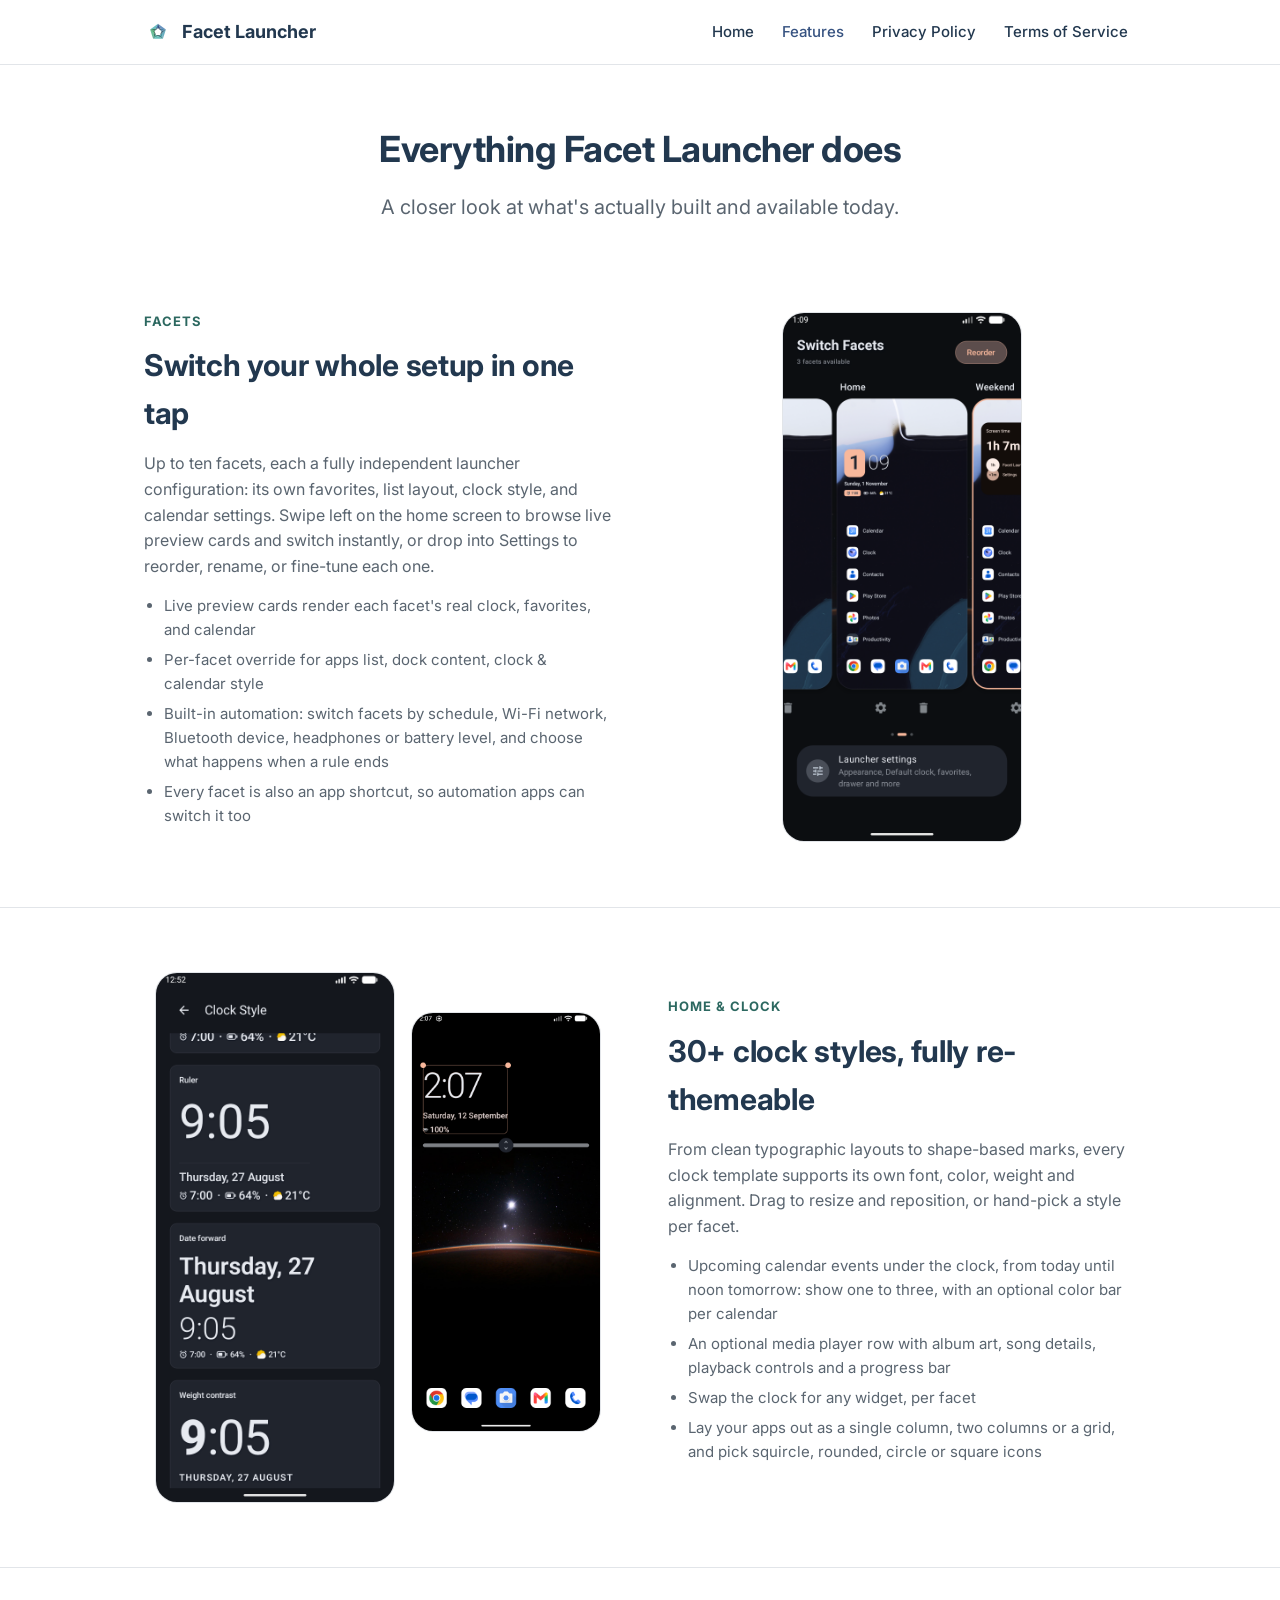
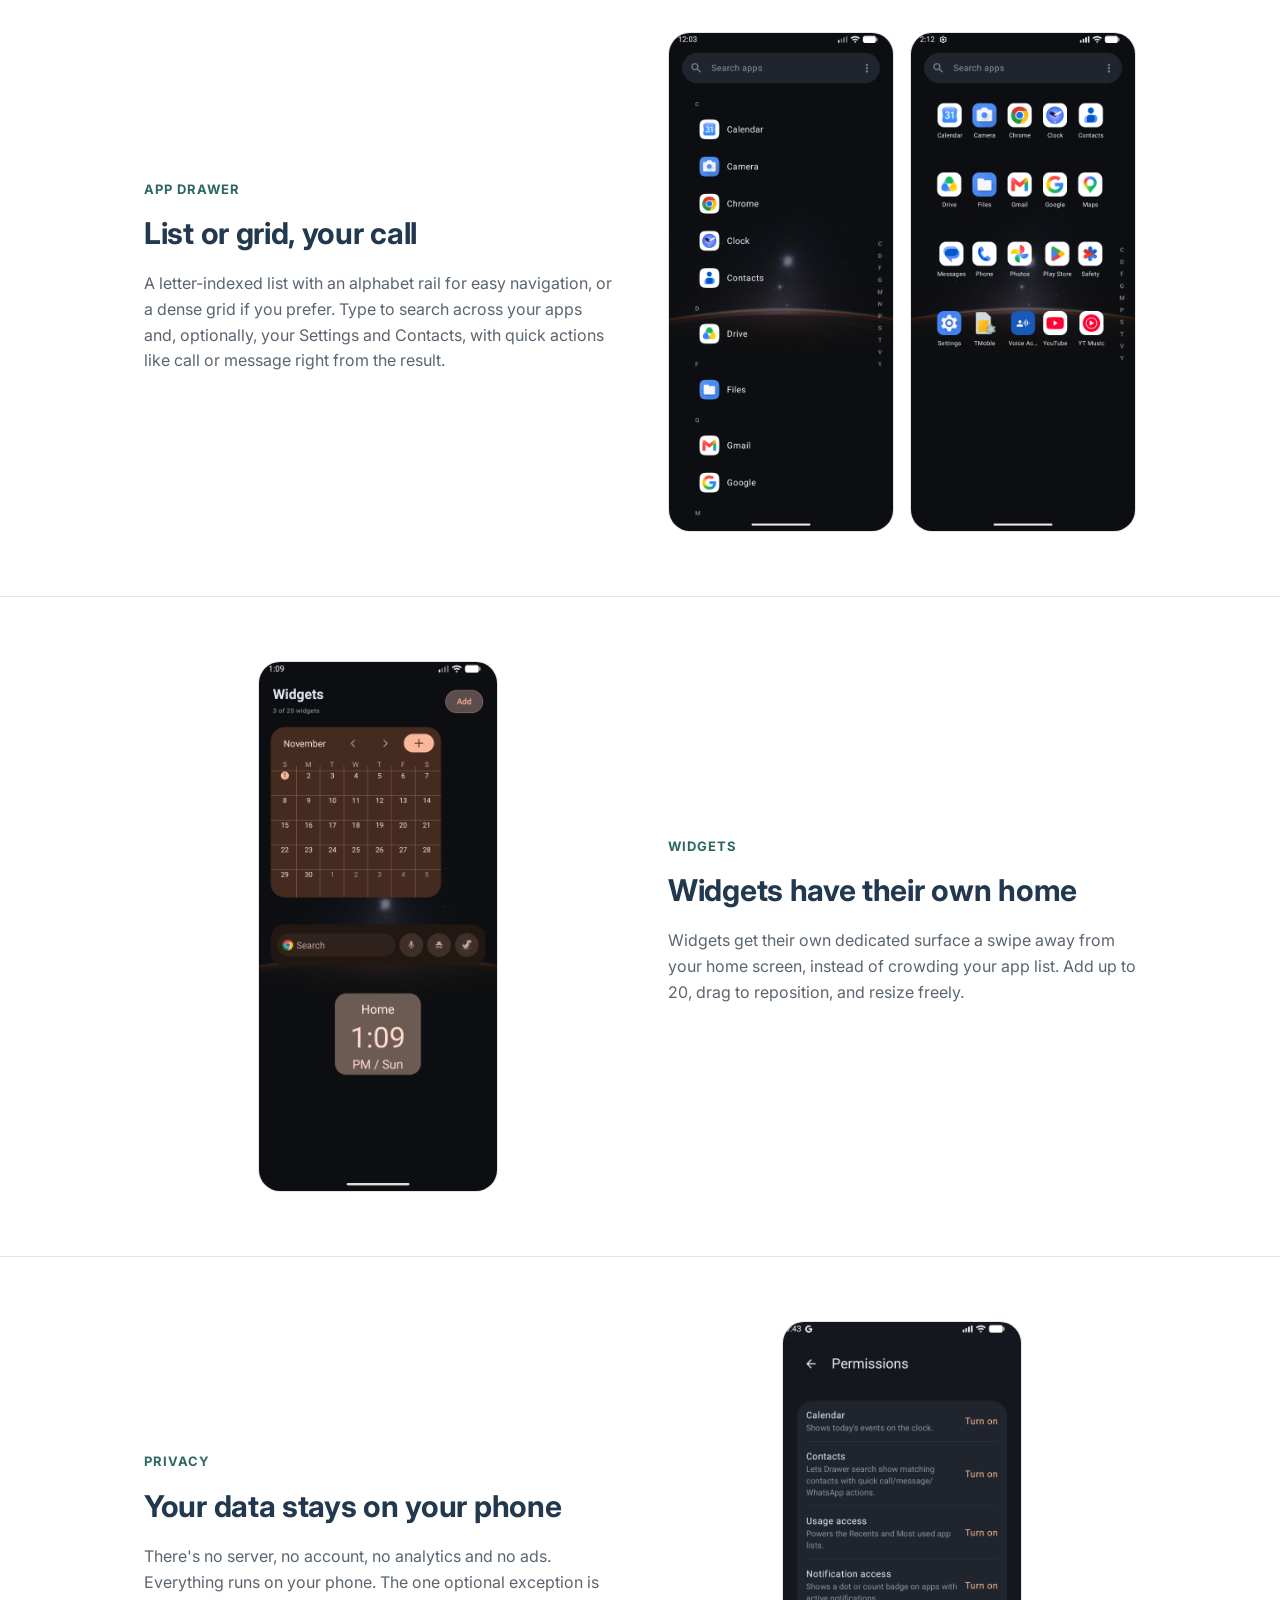
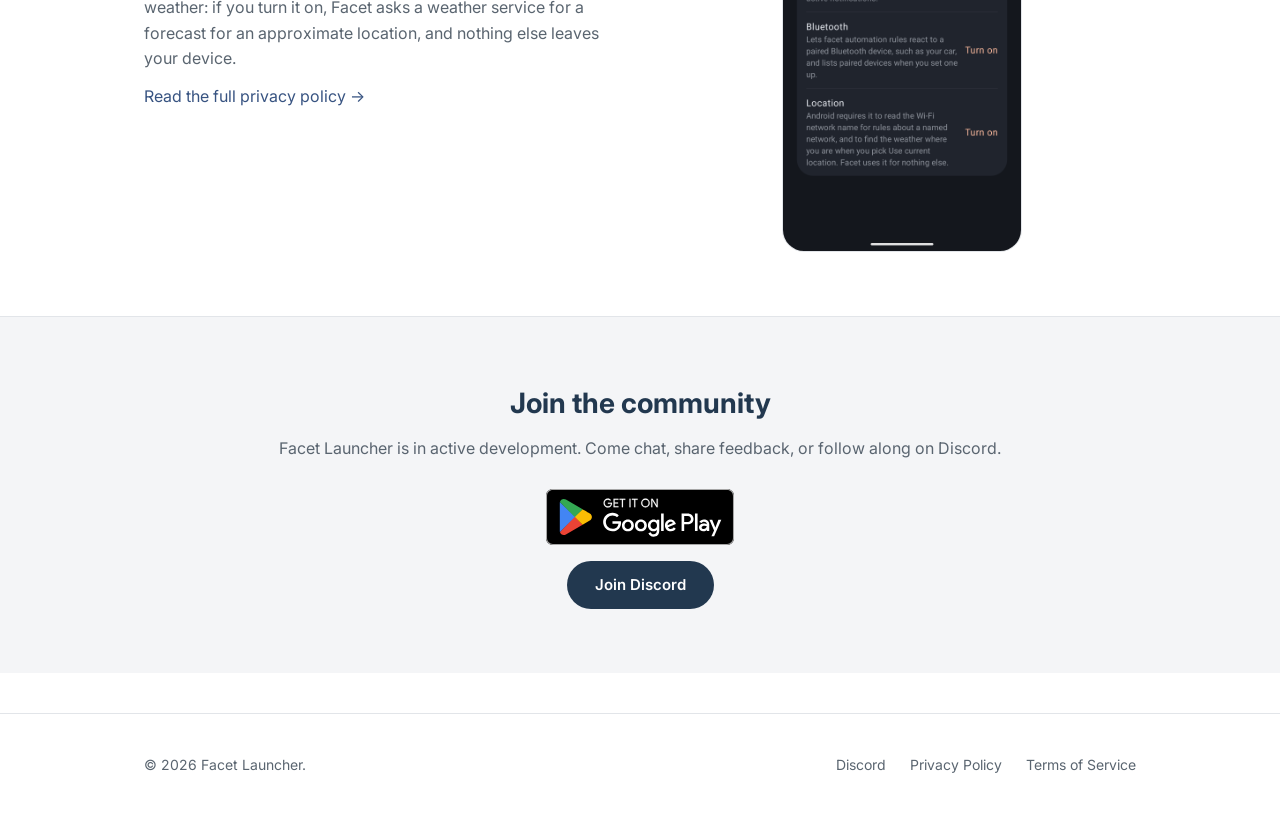
==== commit 37fd9af3: "Add Terms of Service page and Google Play badge Terms page is generated from site_config.py (trader " ====
--- a/features.html
+++ b/features.html
@@ -17,6 +17,7 @@
       <a href="index.html"><span class="full-label">Home</span><span class="short-label">Home</span></a>
       <a href="features.html" class="active"><span class="full-label">Features</span><span class="short-label">Features</span></a>
       <a href="privacy-policy.html"><span class="full-label">Privacy Policy</span><span class="short-label">Privacy</span></a>
+      <a href="terms.html"><span class="full-label">Terms of Service</span><span class="short-label">Terms</span></a>
     </nav>
   </div>
 </header>
@@ -109,6 +110,7 @@
   <div class="wrap">
     <h2>Join the community</h2>
     <p>Facet Launcher is in active development. Come chat, share feedback, or follow along on Discord.</p>
+    <div class="play-row"><a class="play-badge" href="https://play.google.com/store/apps/details?id=com.facetlauncher.app"><img src="assets/google-play-badge.svg" alt="Get it on Google Play"></a></div>
     <div class="cta-row">
       <a class="btn btn-primary" href="https://discord.gg/BRjwWZ23E">Join Discord</a>
     </div>
@@ -120,6 +122,7 @@
     <div>
       <a href="https://discord.gg/BRjwWZ23E">Discord</a>
       <a href="privacy-policy.html">Privacy Policy</a>
+      <a href="terms.html">Terms of Service</a>
     </div>
   </div>
 </footer>
--- a/assets/styles.css
+++ b/assets/styles.css
@@ -84,7 +84,10 @@
   max-width: 560px;
   margin: 0 auto 32px;
 }
-.cta-row { display: flex; gap: 16px; justify-content: center; flex-wrap: wrap; }
+.cta-row { display: flex; gap: 16px; justify-content: center; align-items: center; flex-wrap: wrap; }
+.play-row { display: flex; justify-content: center; margin-bottom: 16px; }
+.play-badge { display: inline-block; line-height: 0; }
+.play-badge img { height: 56px; width: auto; display: block; }
 .btn {
   display: inline-block;
   padding: 12px 28px;
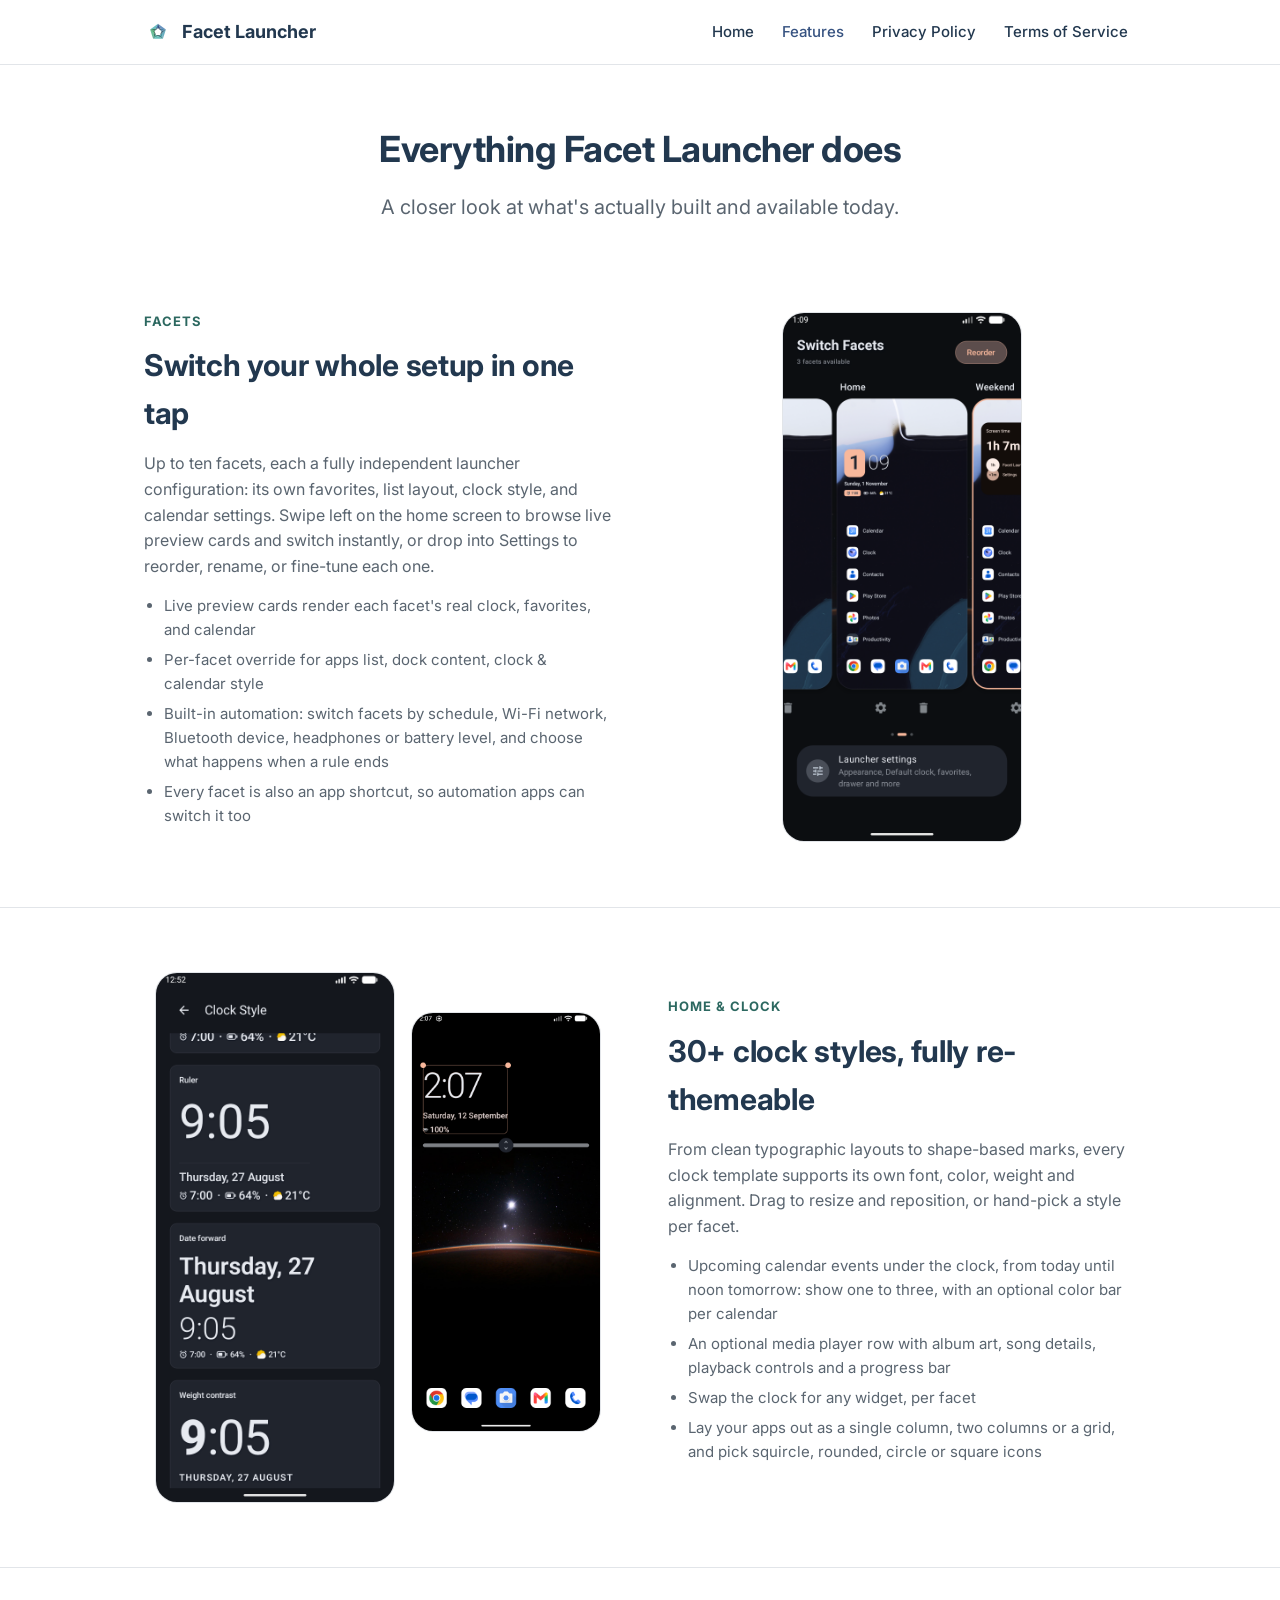
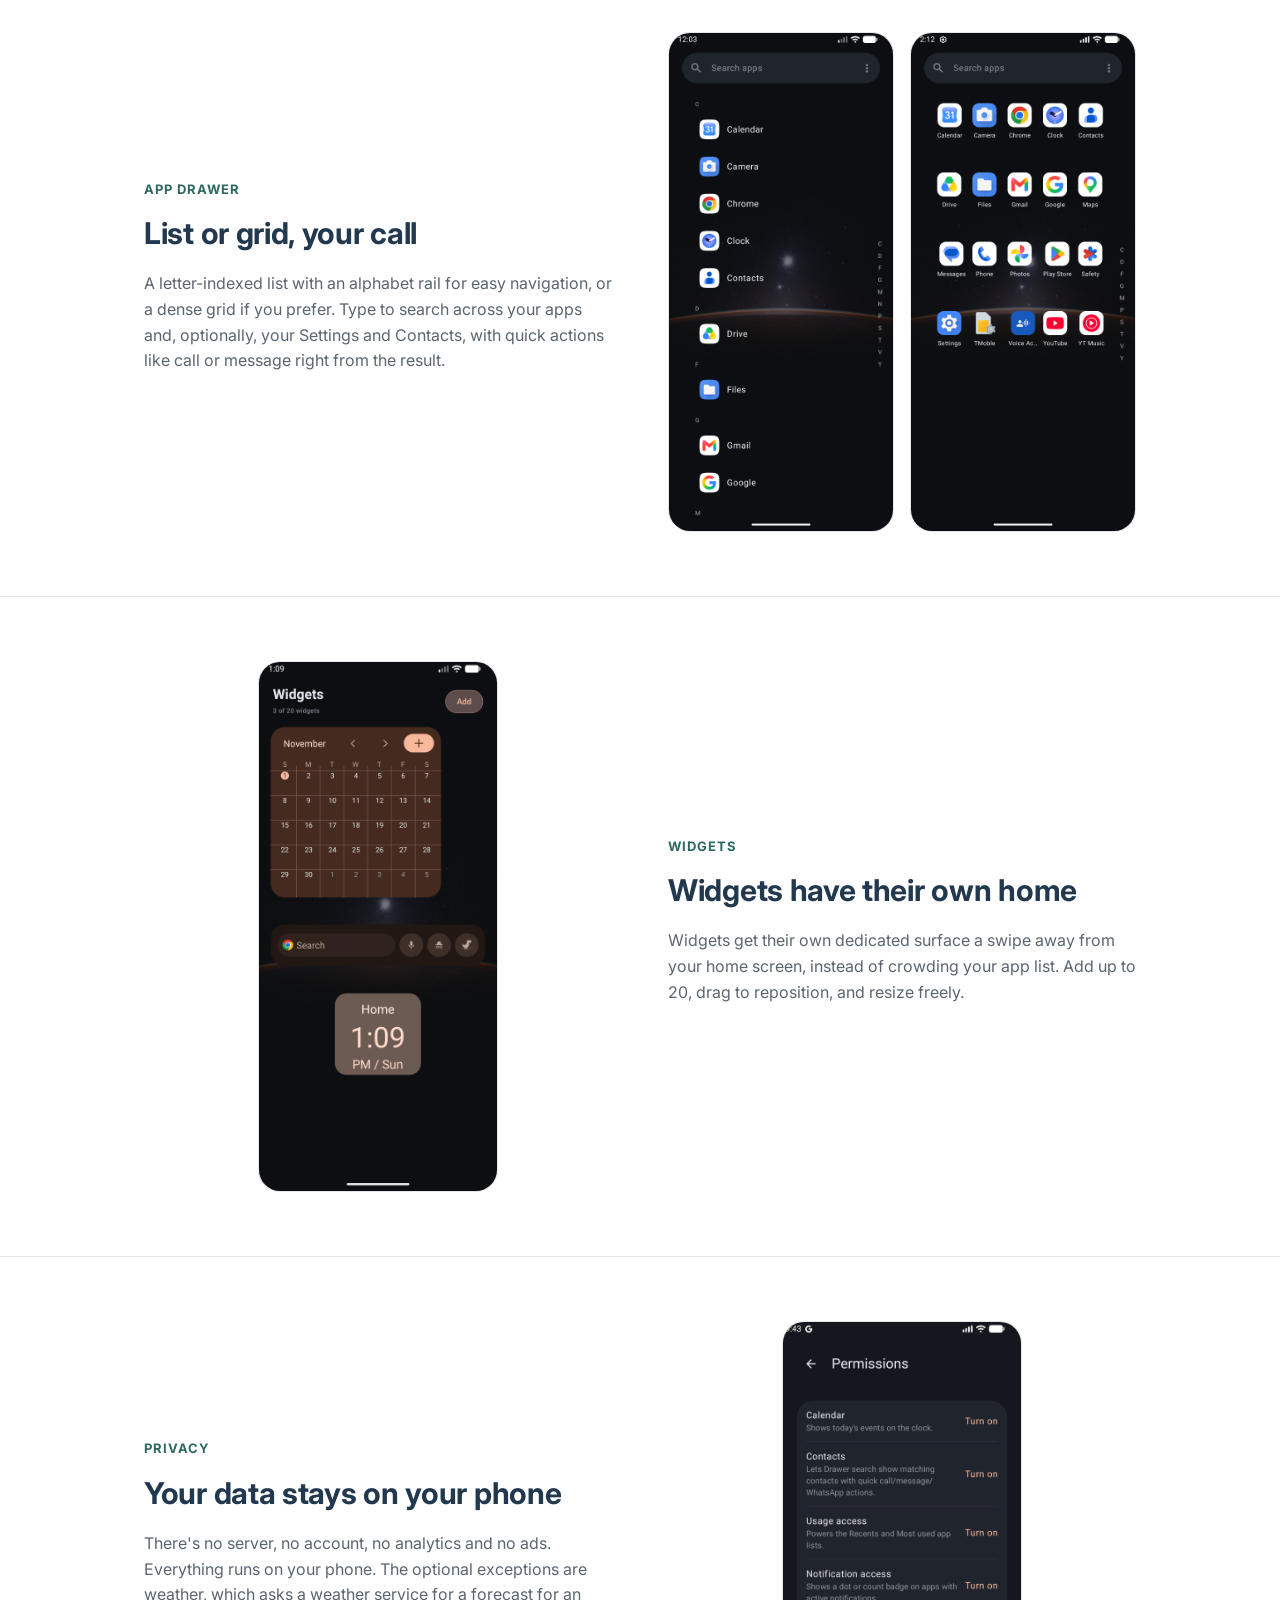
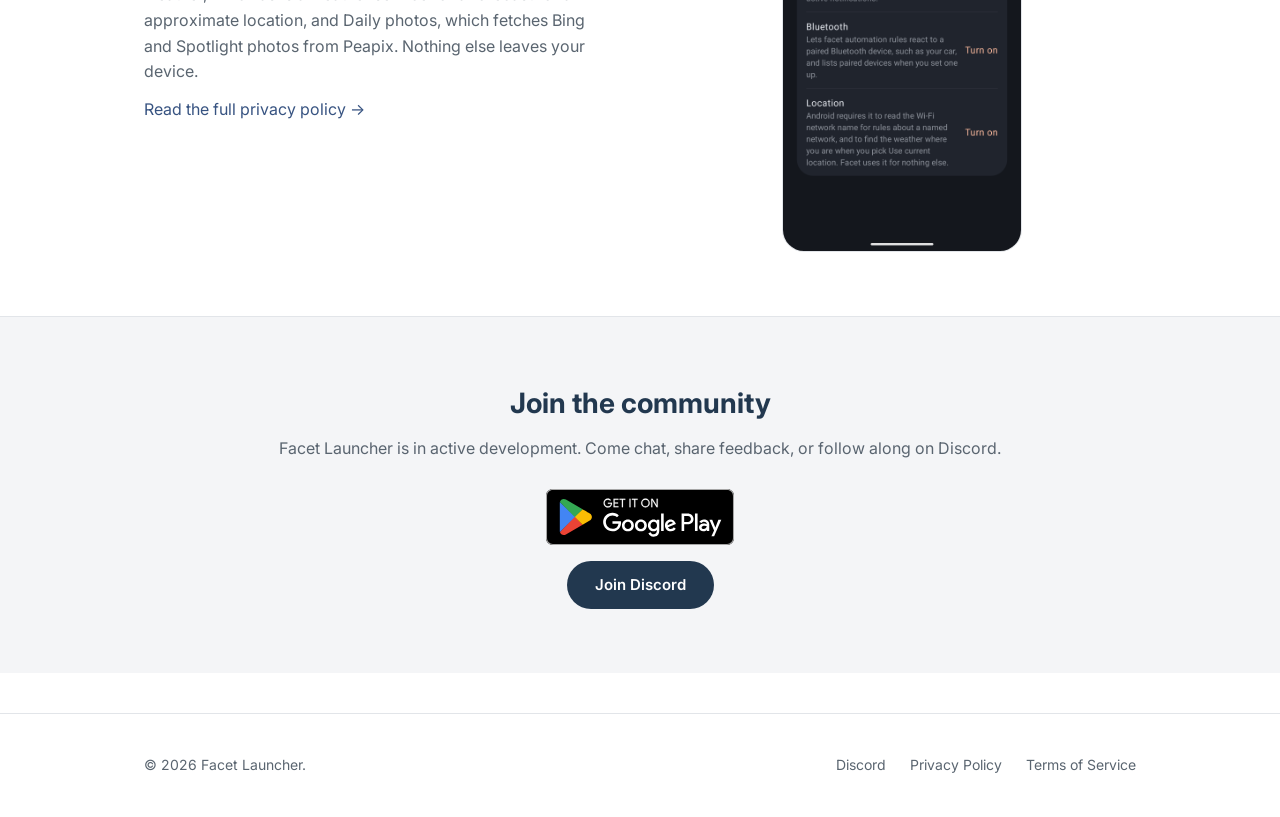
==== commit 977d0dd7: "Privacy policy: Daily photos and daily wallpaper Co-Authored-By: Claude Opus 5.5 <noreply@anthropic." ====
--- a/features.html
+++ b/features.html
@@ -99,7 +99,7 @@
     <div class="feature-text">
       <span class="eyebrow">Privacy</span>
       <h2>Your data stays on your phone</h2>
-      <p>There's no server, no account, no analytics and no ads. Everything runs on your phone. The one optional exception is weather: if you turn it on, Facet asks a weather service for a forecast for an approximate location, and nothing else leaves your device.</p>
+      <p>There's no server, no account, no analytics and no ads. Everything runs on your phone. The optional exceptions are weather, which asks a weather service for a forecast for an approximate location, and Daily photos, which fetches Bing and Spotlight photos from Peapix. Nothing else leaves your device.</p>
       <p><a href="privacy-policy.html">Read the full privacy policy &rarr;</a></p>
     </div>
     <div class="shots single">
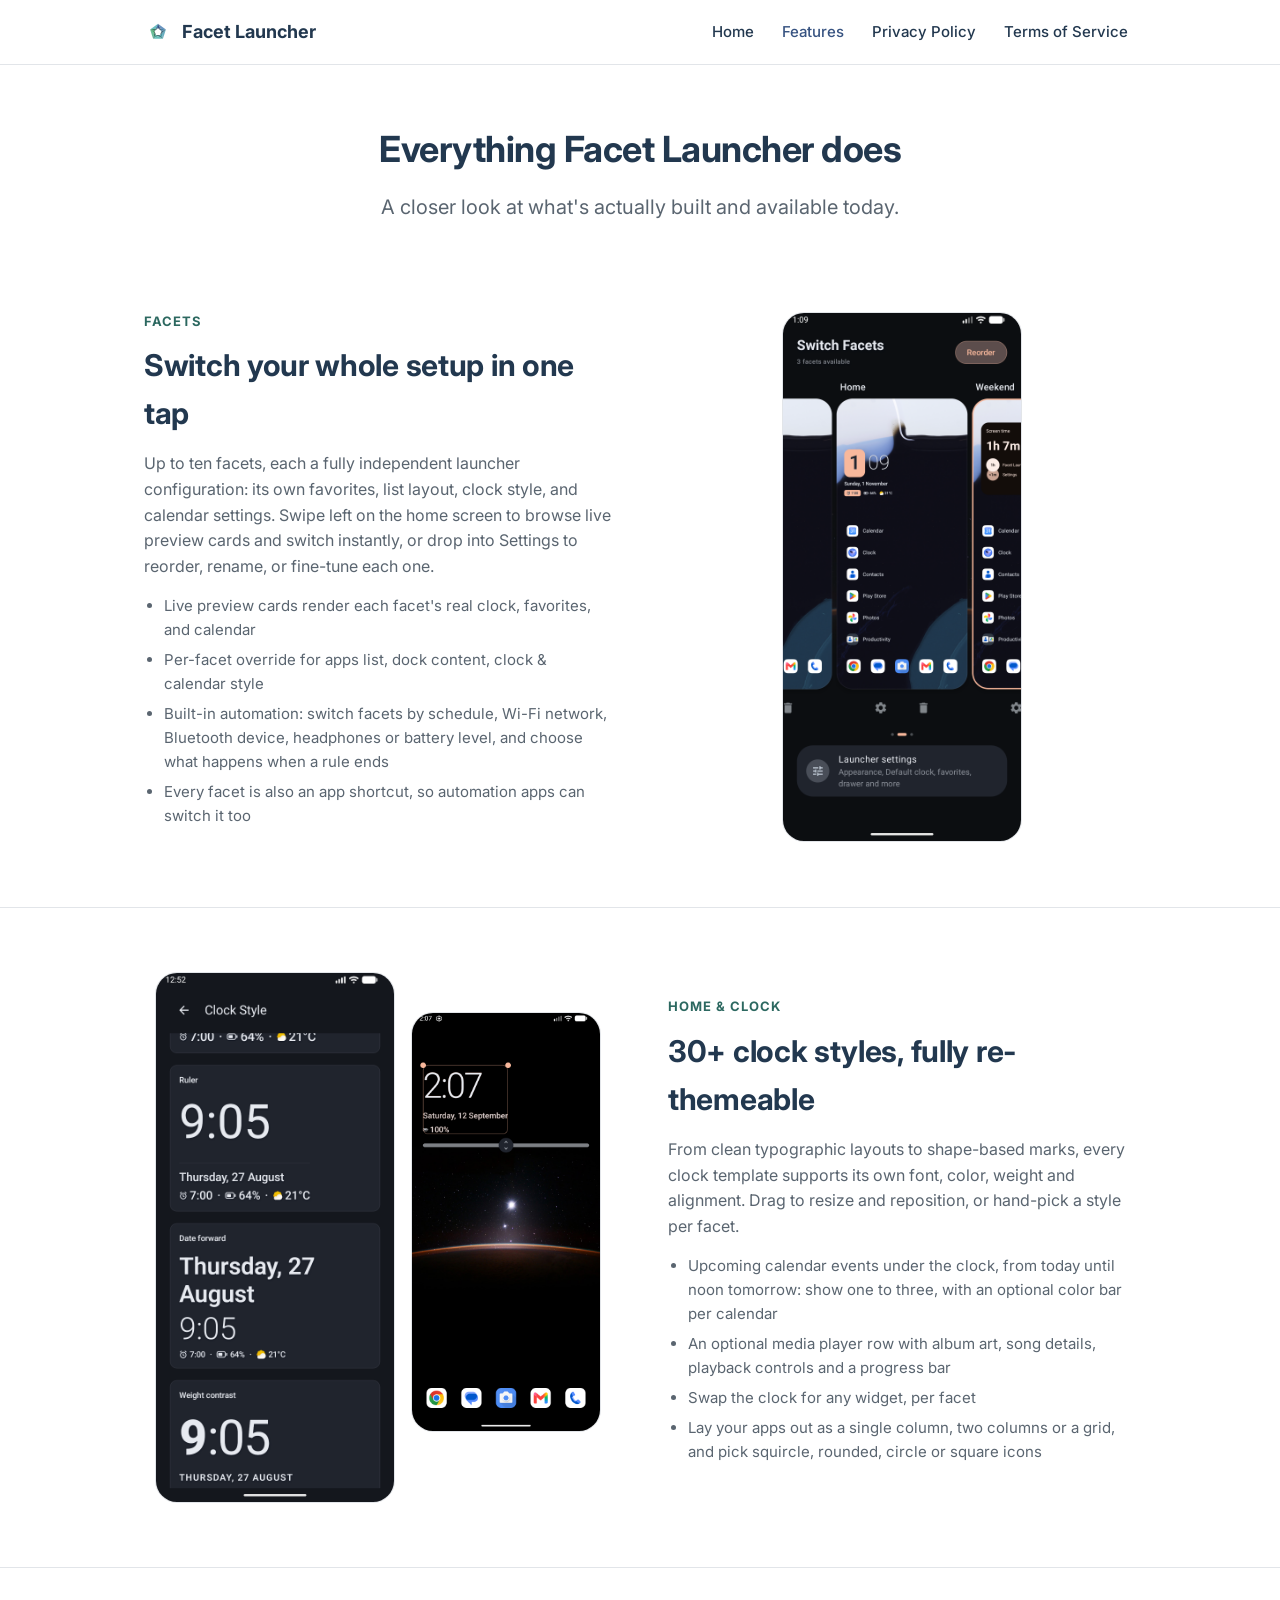
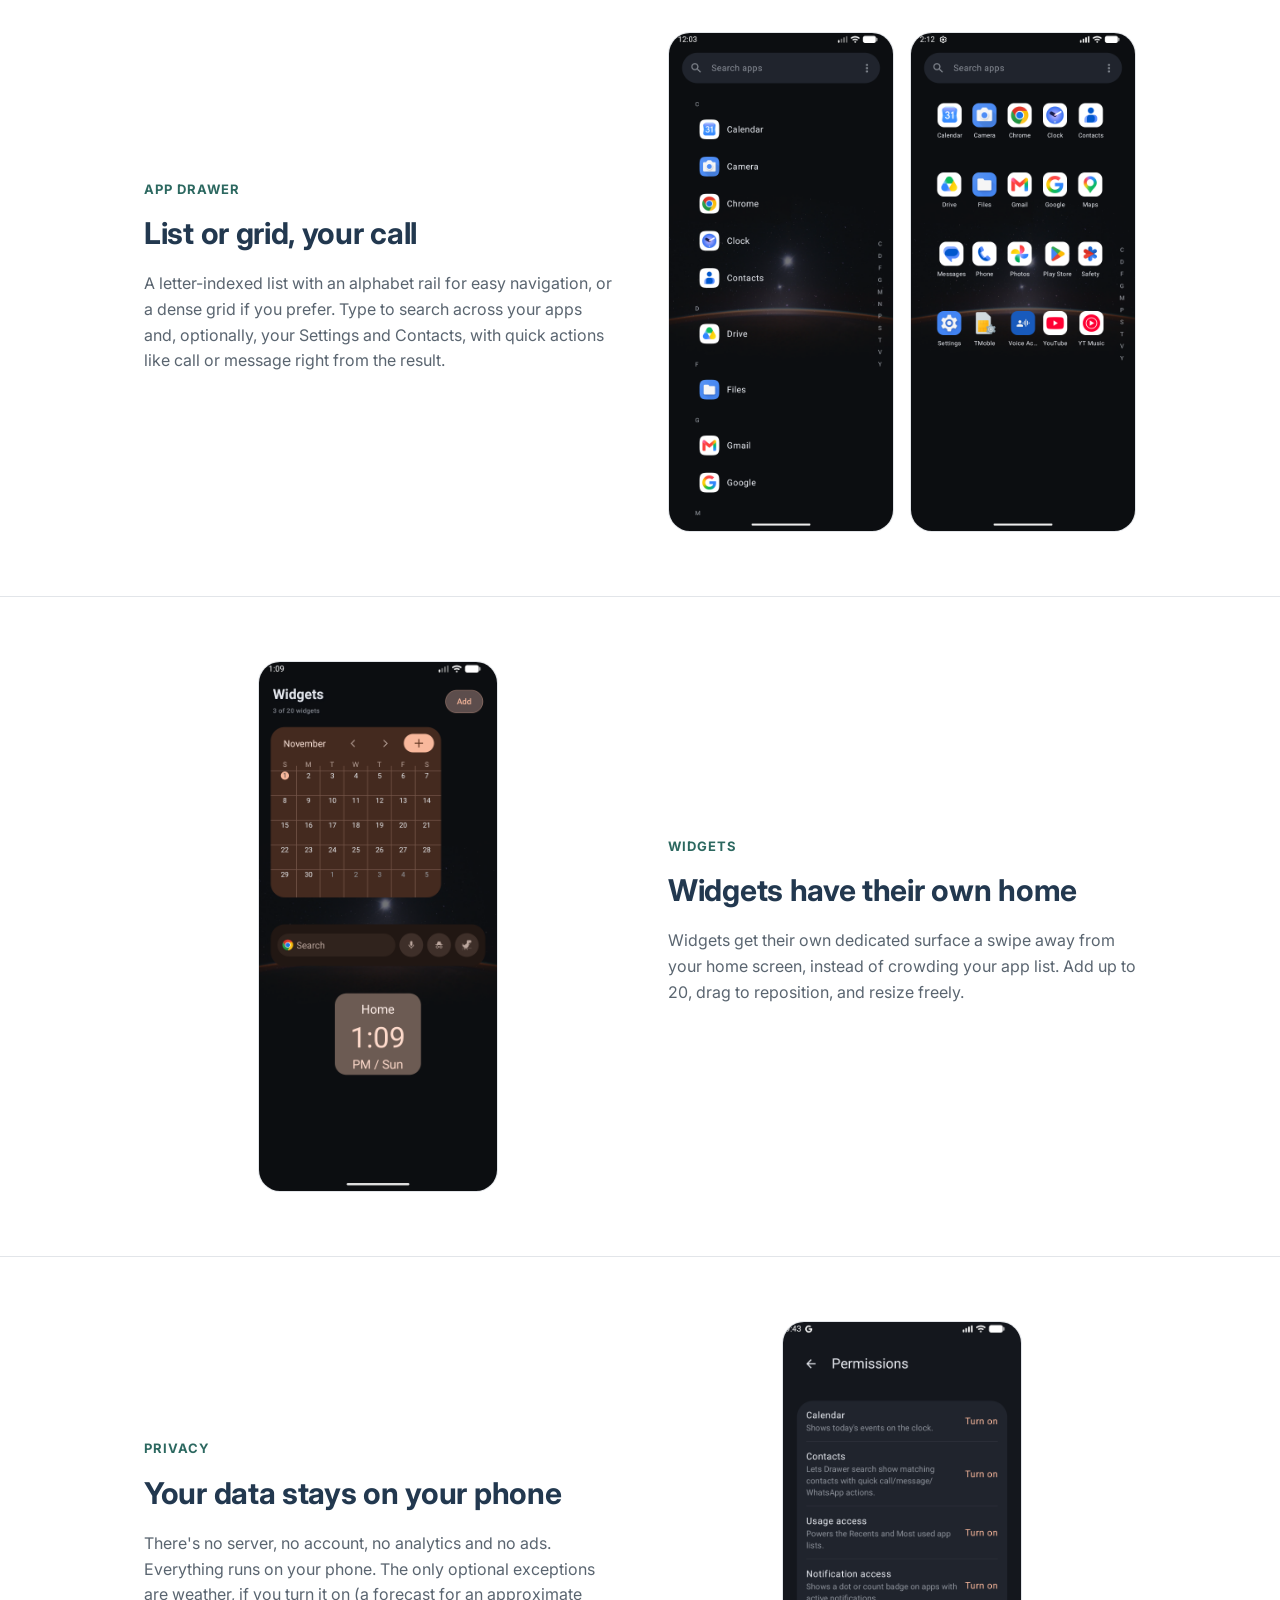
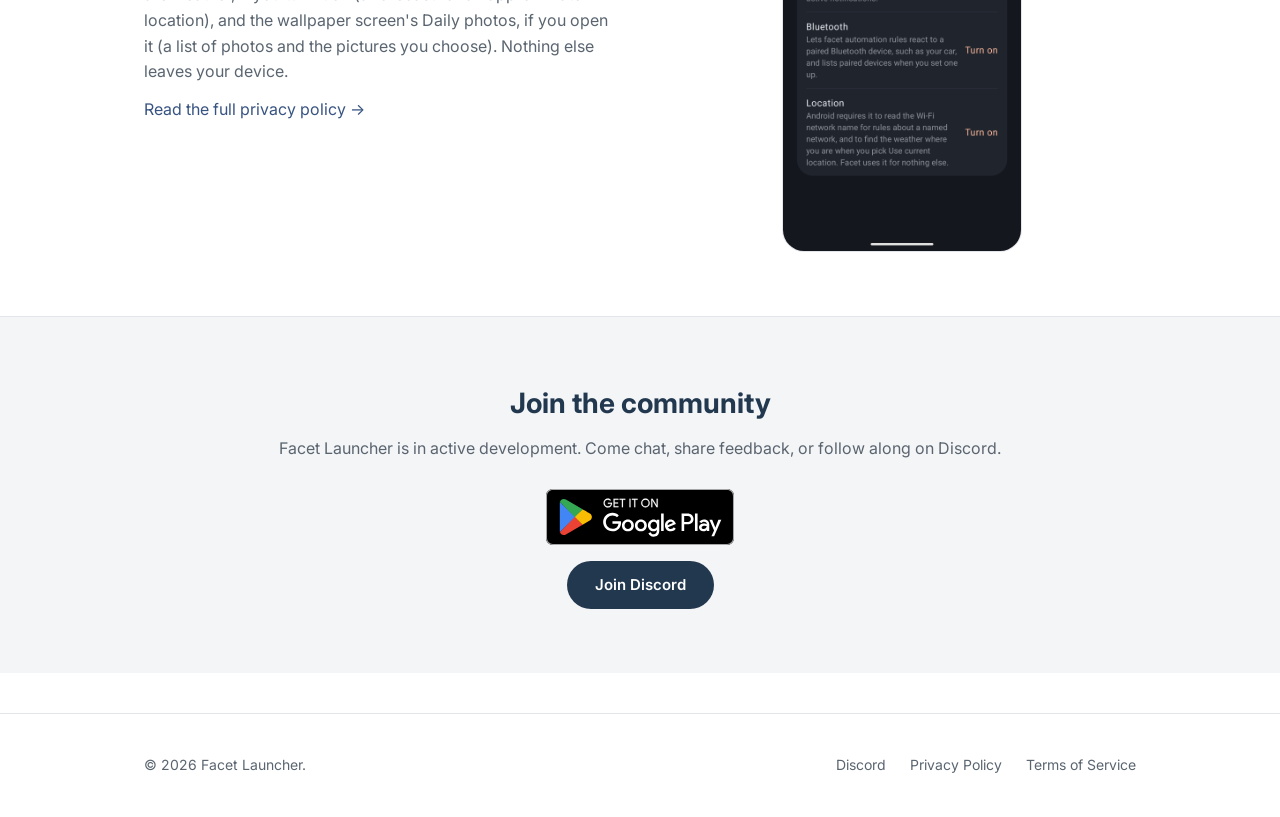
==== commit f5acf47b: "Privacy policy: Daily photos now come from Microsoft Add a Daily photos section and update the summa" ====
--- a/features.html
+++ b/features.html
@@ -99,7 +99,7 @@
     <div class="feature-text">
       <span class="eyebrow">Privacy</span>
       <h2>Your data stays on your phone</h2>
-      <p>There's no server, no account, no analytics and no ads. Everything runs on your phone. The optional exceptions are weather, which asks a weather service for a forecast for an approximate location, and Daily photos, which fetches Bing and Spotlight photos from Peapix. Nothing else leaves your device.</p>
+      <p>There's no server, no account, no analytics and no ads. Everything runs on your phone. The only optional exceptions are weather, if you turn it on (a forecast for an approximate location), and the wallpaper screen's Daily photos, if you open it (a list of photos and the pictures you choose). Nothing else leaves your device.</p>
       <p><a href="privacy-policy.html">Read the full privacy policy &rarr;</a></p>
     </div>
     <div class="shots single">
